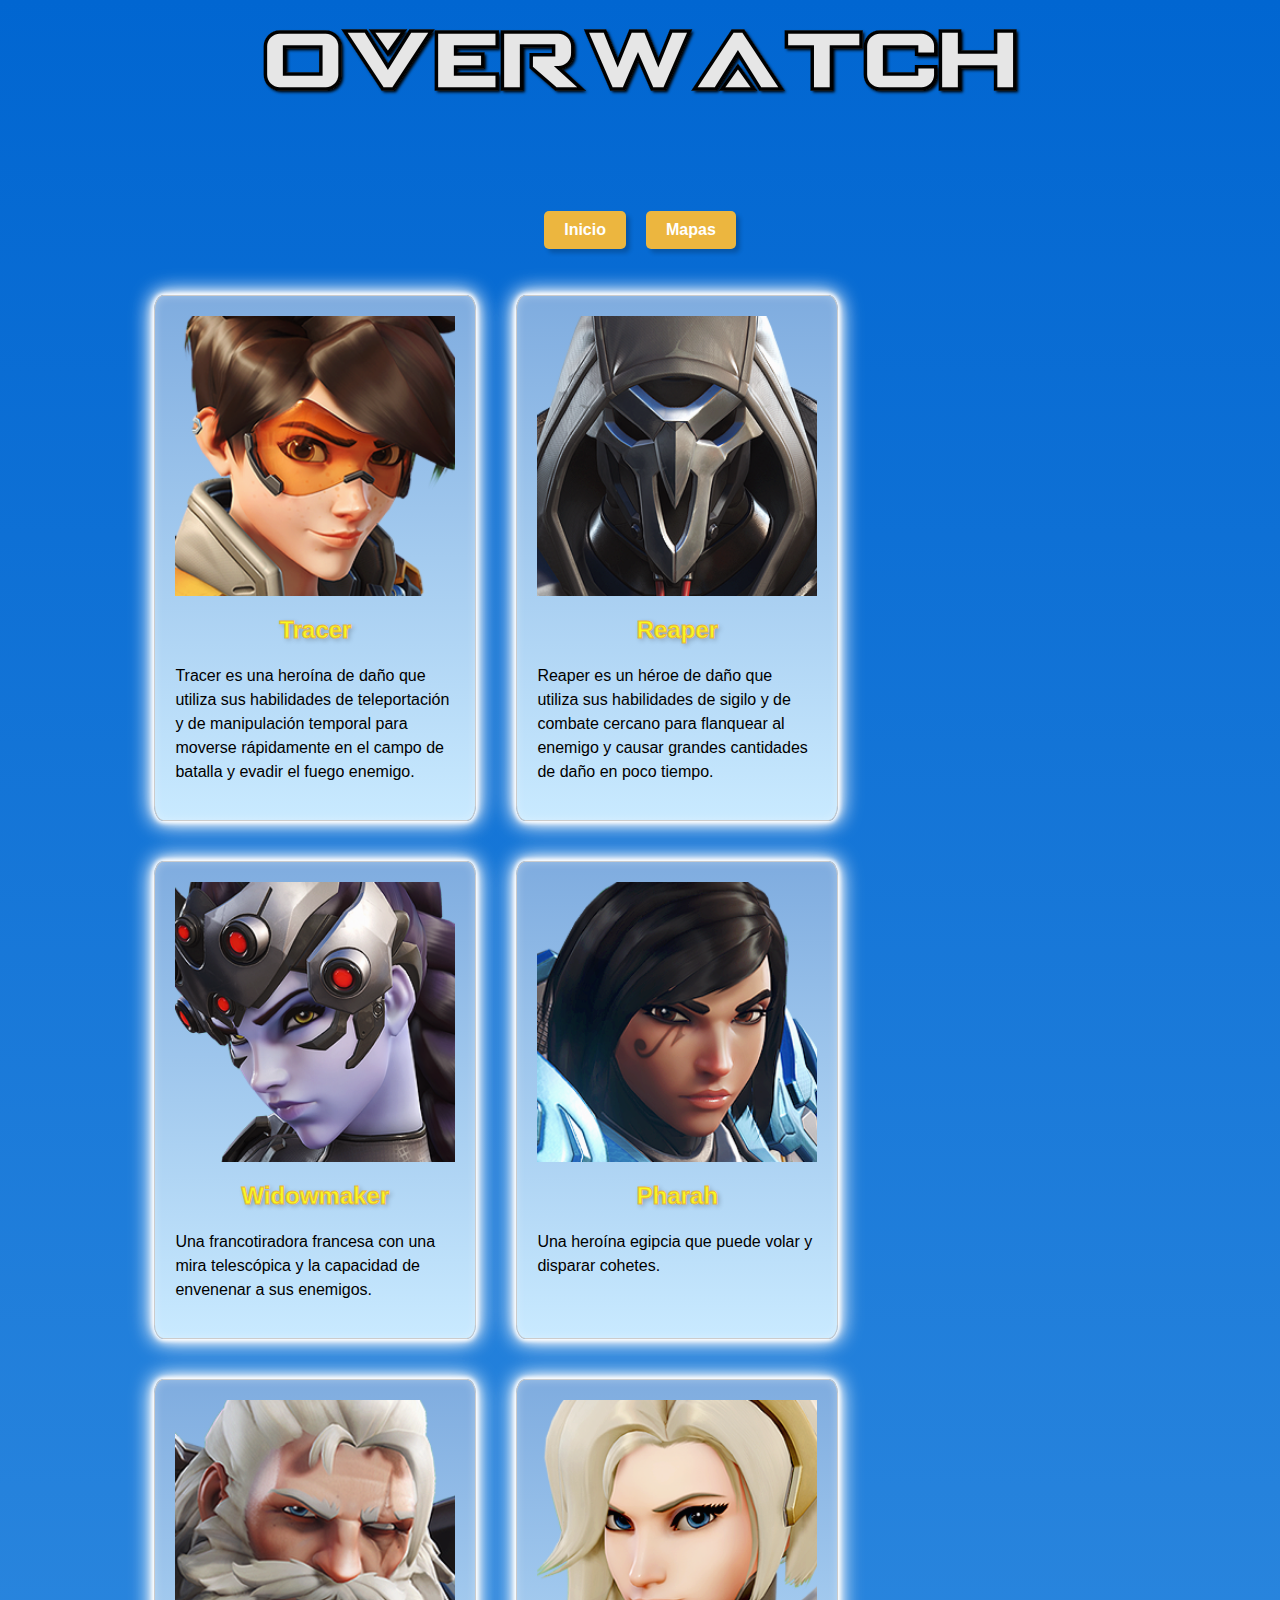
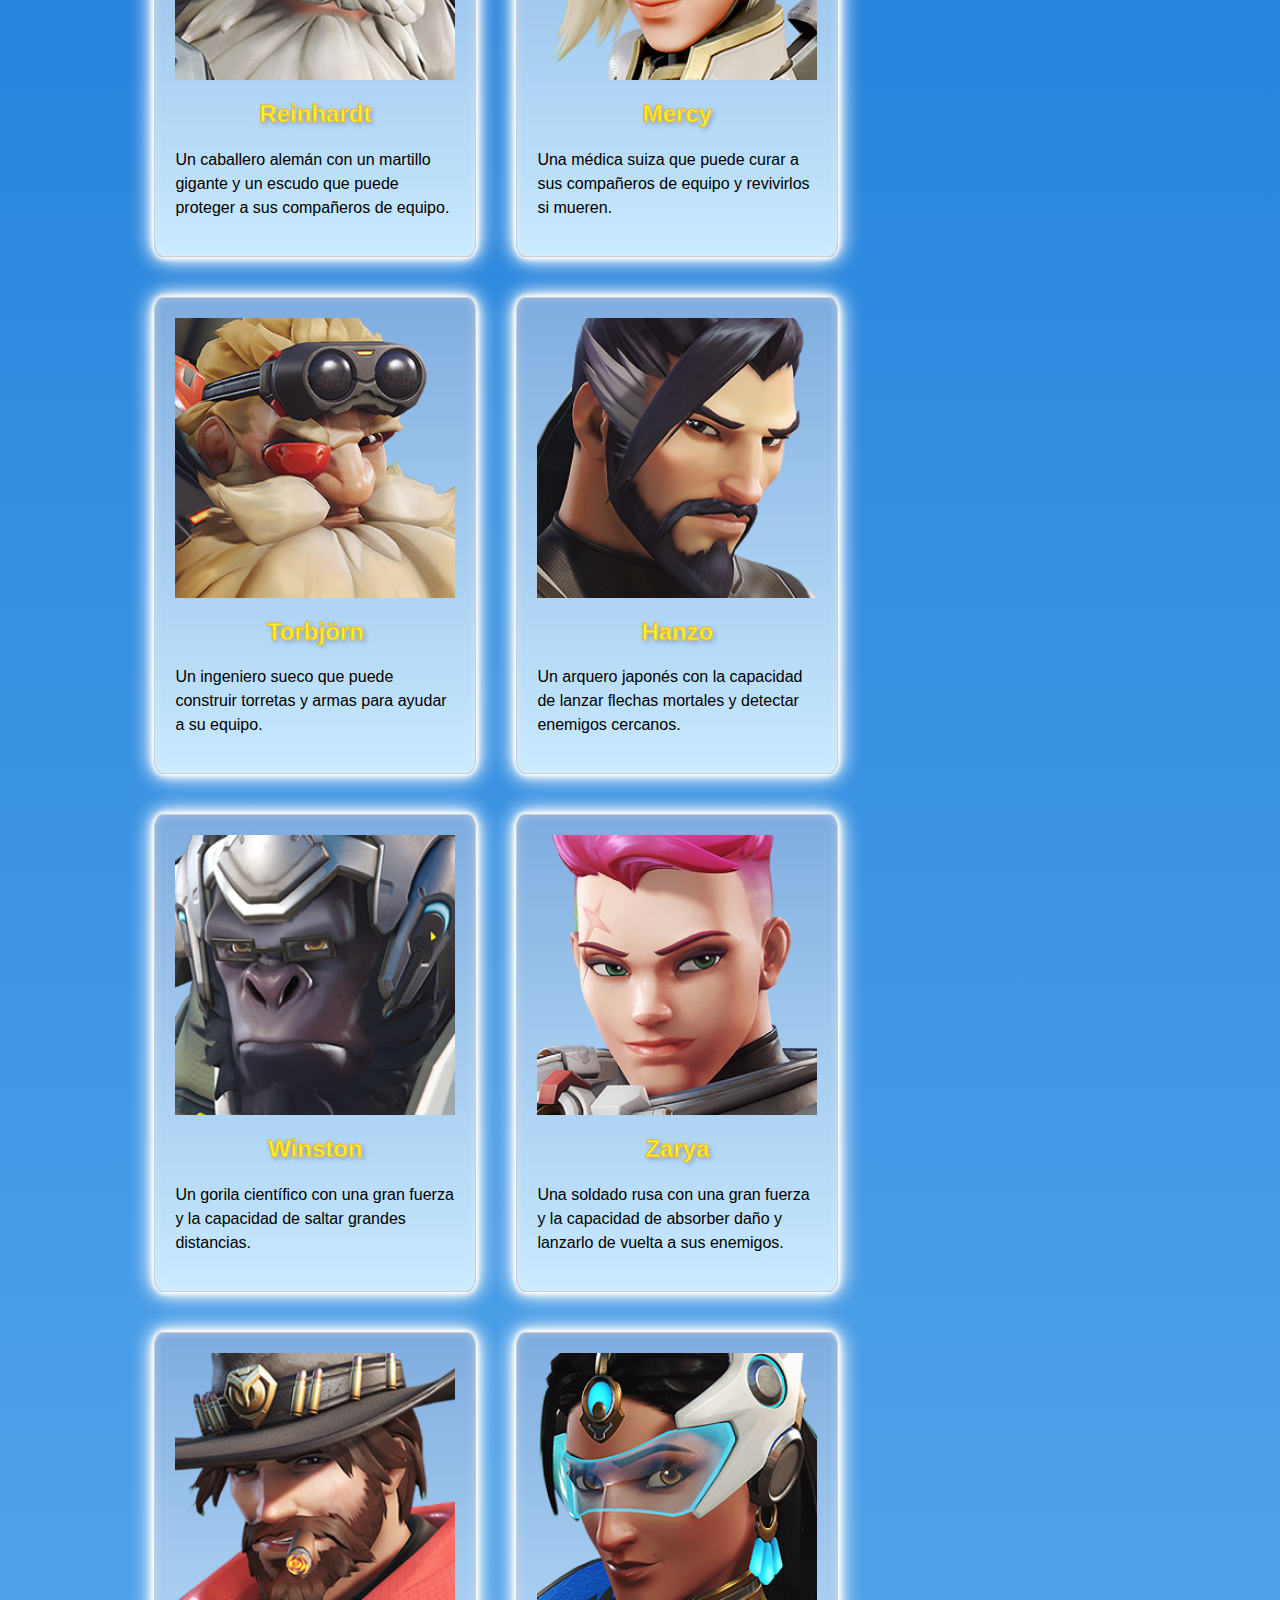
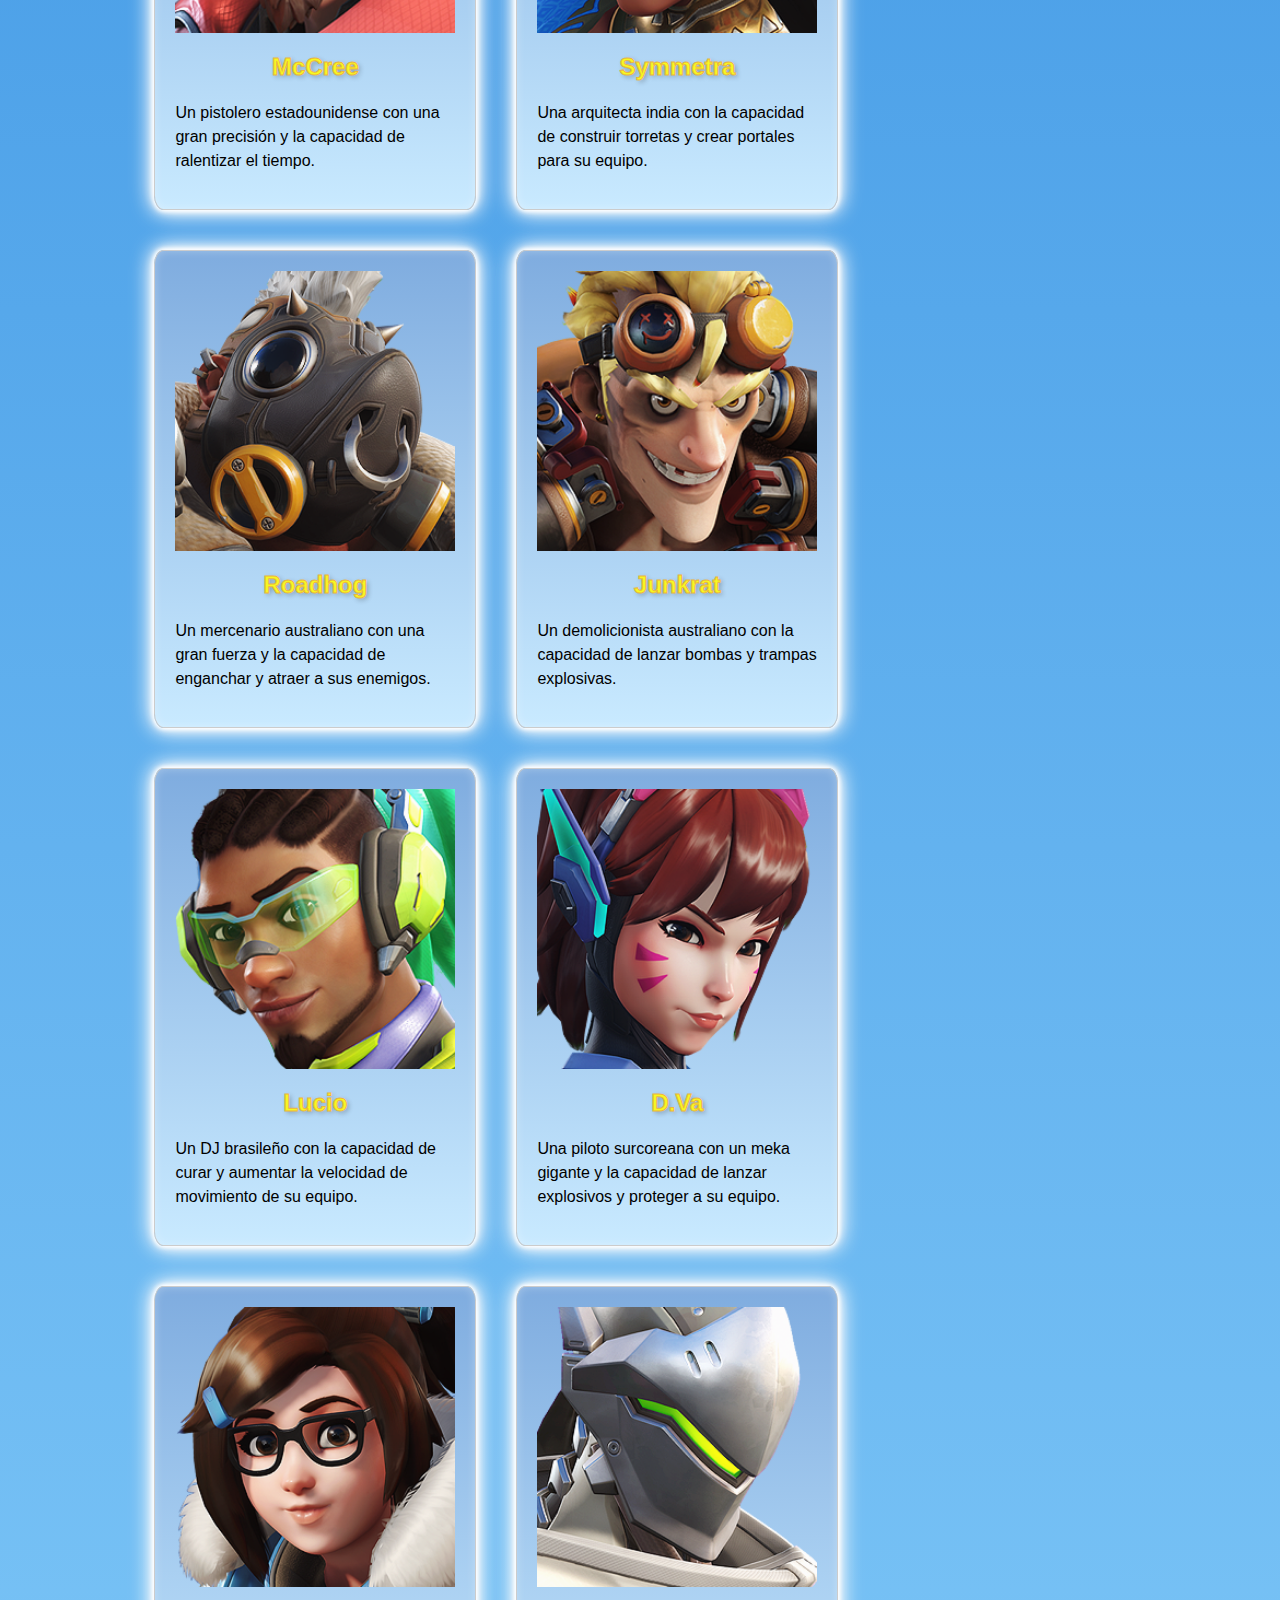
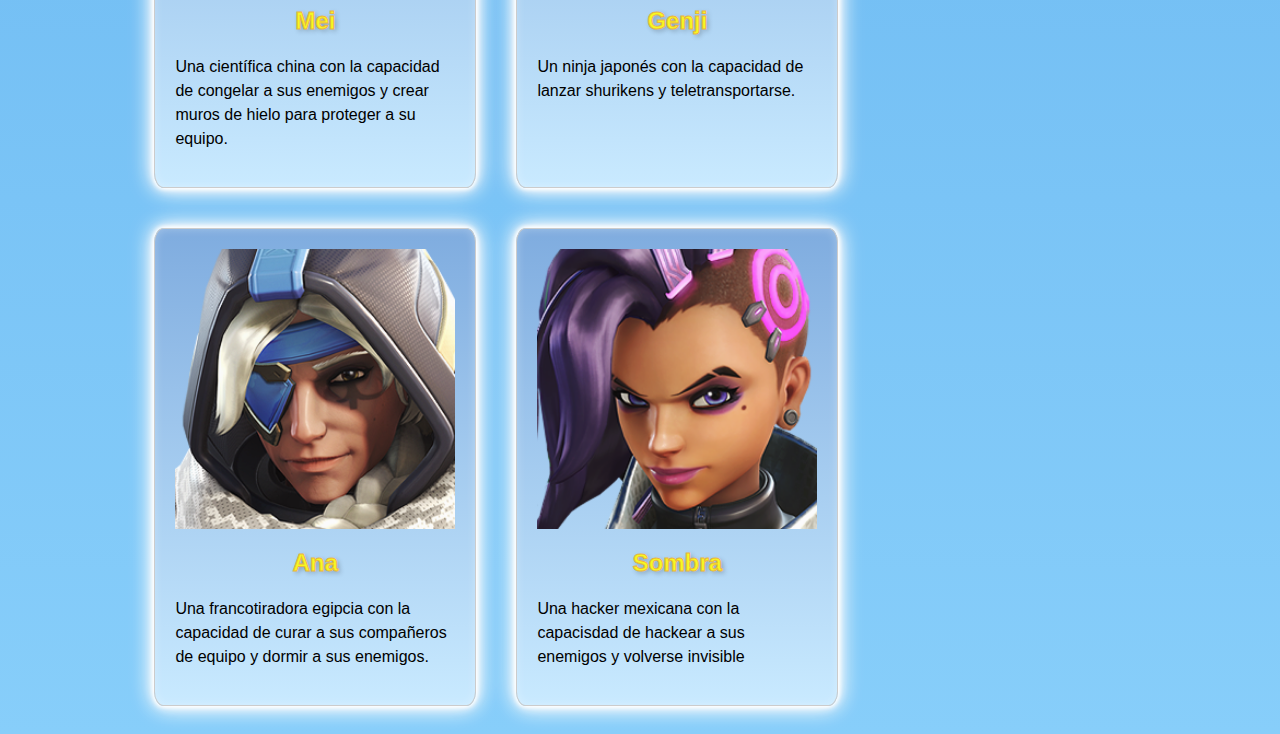
==== mapas.html @ c7b89d18 "prueba cambios Ivan" ====
<html>
  <head>
    <title>Personajes de Overwatch</title>
    <link rel="stylesheet" href="personajes.css">
  </head>
  <body>
    <div class="titulo">
      <h1>Overwatch</h1>
    </div>
    <div class="botones">
      <button><a href="index.html" style="text-decoration:none;"><span>Inicio</span></a></button>
      <button><a href="mapas.html" style="text-decoration:none;"><span>Mapas</span></a></button>
  </div>
    <div class="personajes">
      <div class="personaje">
        <img src="imagenes/TRACERR.png" alt="Tracer">
        <h2>Tracer</h2>
        <p>Tracer es una heroína de daño que utiliza sus habilidades de teleportación y de manipulación temporal para moverse rápidamente en el campo de batalla y evadir el fuego enemigo.</p>
      </div>
      <div class="personaje">
        <img src="imagenes/REAPER.png" alt="Reaper">
        <h2>Reaper</h2>
        <p>Reaper es un héroe de daño que utiliza sus habilidades de sigilo y de combate cercano para flanquear al enemigo y causar grandes cantidades de daño en poco tiempo.</p>
      </div>
      <div class="personaje">
        <img src="imagenes/WIDOWMAKER.png" alt="Widowmaker">
        <h2>Widowmaker</h2>
        <p> Una francotiradora francesa con una mira telescópica y la capacidad de envenenar a sus enemigos.</p>
      </div>
      <div class="personaje">
        <img src="imagenes/PHARAH.png" alt="Pharah">
        <h2>Pharah</h2>
        <p>Una heroína egipcia que puede volar y disparar cohetes.</p>
      </div>
      <div class="personaje">
        <img src="imagenes/REINHART.png" alt="Reinhardt">
        <h2>Reinhardt</h2>
        <p>Un caballero alemán con un martillo gigante y un escudo que puede proteger a sus compañeros de equipo.</p>
      </div>
      <div class="personaje">
        <img src="imagenes/MERCY.png" alt="Mercy">
        <h2>Mercy</h2>
        <p>Una médica suiza que puede curar a sus compañeros de equipo y revivirlos si mueren.</p>
      </div>
      <div class="personaje">
        <img src="imagenes/TOBJORN.png" alt="Torbjörn">
        <h2>Torbjörn</h2>
        <p>Un ingeniero sueco que puede construir torretas y armas para ayudar a su equipo.</p>
      </div>
      <div class="personaje">
        <img src="imagenes/HANZO.png" alt="Hanzo">
        <h2>Hanzo</h2>
        <p>Un arquero japonés con la capacidad de lanzar flechas mortales y detectar enemigos cercanos.</p>
      </div>
      <div class="personaje">
        <img src="imagenes/WINSTON.png" alt="Winston">
        <h2>Winston</h2>
        <p>Un gorila científico con una gran fuerza y la capacidad de saltar grandes distancias.</p>
      </div>
      <div class="personaje">
        <img src="imagenes/ZARYA.png" alt="Zarya">
        <h2>Zarya</h2>
        <p>Una soldado rusa con una gran fuerza y la capacidad de absorber daño y lanzarlo de vuelta a sus enemigos.</p>
      </div>
      <div class="personaje">
        <img src="imagenes/MCCREE.png" alt="McCree">
        <h2>McCree</h2>
        <p>Un pistolero estadounidense con una gran precisión y la capacidad de ralentizar el tiempo.</p>
      </div>
      <div class="personaje">
        <img src="imagenes/SYMMETRA.png" alt="Symmetra">
        <h2>Symmetra</h2>
        <p> Una arquitecta india con la capacidad de construir torretas y crear portales para su equipo.</p>
      </div>
      <div class="personaje">
        <img src="imagenes/RODHOG.png" alt="Roadhog">
        <h2>Roadhog</h2>
        <p> Un mercenario australiano con una gran fuerza y la capacidad de enganchar y atraer a sus enemigos.</p>
      </div>
      <div class="personaje">
        <img src="imagenes/JUNKRAT.png" alt="Junkrat">
        <h2>Junkrat</h2>
        <p>Un demolicionista australiano con la capacidad de lanzar bombas y trampas explosivas.</p>
      </div>
      <div class="personaje">
        <img src="imagenes/LUCIO.png" alt="Lucio">
        <h2>Lucio</h2>
        <p>Un DJ brasileño con la capacidad de curar y aumentar la velocidad de movimiento de su equipo.</p>
      </div>
      <div class="personaje">
        <img src="imagenes/DVA.png" alt="D.Va">
        <h2>D.Va</h2>
        <p>Una piloto surcoreana con un meka gigante y la capacidad de lanzar explosivos y proteger a su equipo.</p>
      </div>
      <div class="personaje">
        <img src="imagenes/MEI.png" alt="Mei">
        <h2>Mei</h2>
        <p>Una científica china con la capacidad de congelar a sus enemigos y crear muros de hielo para proteger a su equipo.</p>
      </div>
      <div class="personaje">
        <img src="imagenes/GENJI.png" alt="Genji">
        <h2>Genji</h2>
        <p>Un ninja japonés con la capacidad de lanzar shurikens y teletransportarse.</p>
      </div>
      <div class="personaje">
        <img src="imagenes/ANA.png" alt="Ana">
        <h2>Ana</h2>
        <p>Una francotiradora egipcia con la capacidad de curar a sus compañeros de equipo y dormir a sus enemigos.</p>
      </div>
      <div class="personaje">
        <img src="imagenes/SOMBRA.png" alt="Sombra">
        <h2>Sombra</h2>
        <p>Una hacker mexicana con la capacisdad de hackear a sus enemigos y volverse invisible</p>
      </div>
    </div>
  </body>
</html>
---- personajes.css ----
@font-face {
  font-family: "OVERWATCH";
  src: url("FUENTES/OVERWATCH/OVERWATCH.ttf") format("truetype");
}
.titulo{
  height: 20%;
  text-align: center;
  font-family: "OVERWATCH", sans-serif;
  font-size: 40px;
  text-shadow: 2px 2px 3px black;
  color: rgb(230, 230, 230);
  -webkit-text-stroke: 1px rgb(0, 0, 0);
}
h1:hover {
  color: rgb(236, 182, 63);
  transition: color 0.5s ease-in-out;
}
.personajes {
    width: 80%;
    display: flex;
    flex-wrap: wrap;
    margin: auto;
  }
  
  .personaje {
    width: 280px;
    margin: 20px;
    border: 1px solid #ccc;
    padding: 20px;
    box-shadow: 20px solid black;
    box-shadow:
    0 0 5px #fff,
    0 0 5px #fff, 
    0 0 10px #fff, 
    0 0 20px rgb(255, 255, 255), 
    0 0 25px rgb(248, 248, 248), 
    inset 0 0 10px rgba(255,255,255,0.3); 
    font-family: Arial, Helvetica, sans-serif;
    display: inline-block;
    background: linear-gradient(to bottom, #7facdf, #c9eaff);
    border-radius: 3%;
    color: black;
  }
  
  .personaje img {
    width: 100%;
    height: auto;
  }
  
  .personaje h2 {
    margin-top: 20px;
    font-size: 24px;
  }
  
  .personaje p {
    margin-top: 10px;
    font-size: 16px;
    line-height: 1.5;
  }
  h2{
    text-align: center;
    color: rgb(246, 250, 31);
    text-shadow: 2px 2px 5px rgba(0, 0, 0, 0.3);
    -webkit-text-stroke: 1px rgb(236, 182, 63);
  }
  p{
    text-justify: auto;
  }
  .botones{
    display: flex;
    justify-content: center;
    align-items: center;
    height: 90px;
}
button {
  font-family: Arial, Helvetica, sans-serif;
  display: inline-block;
  background-color: rgb(236, 182, 63);
  color: white;
  border: none;
  padding: 10px 20px;
  font-size: 16px;
  font-weight: bold;
  text-align: center;
  text-decoration: none;
  margin: 10px;
  border-radius: 5px;
  box-shadow: 4px 4px 4px 0px rgba(0, 0, 0, 0.2);
}
a{
  color: white;
}
html{
  background: linear-gradient(to bottom, #0166d1, #87cefa)
}

.personaje {
  overflow: hidden;
  transition: transform 0.3s ease-in-out;
}

.personaje:hover {
  transform: scale(1.2);
}
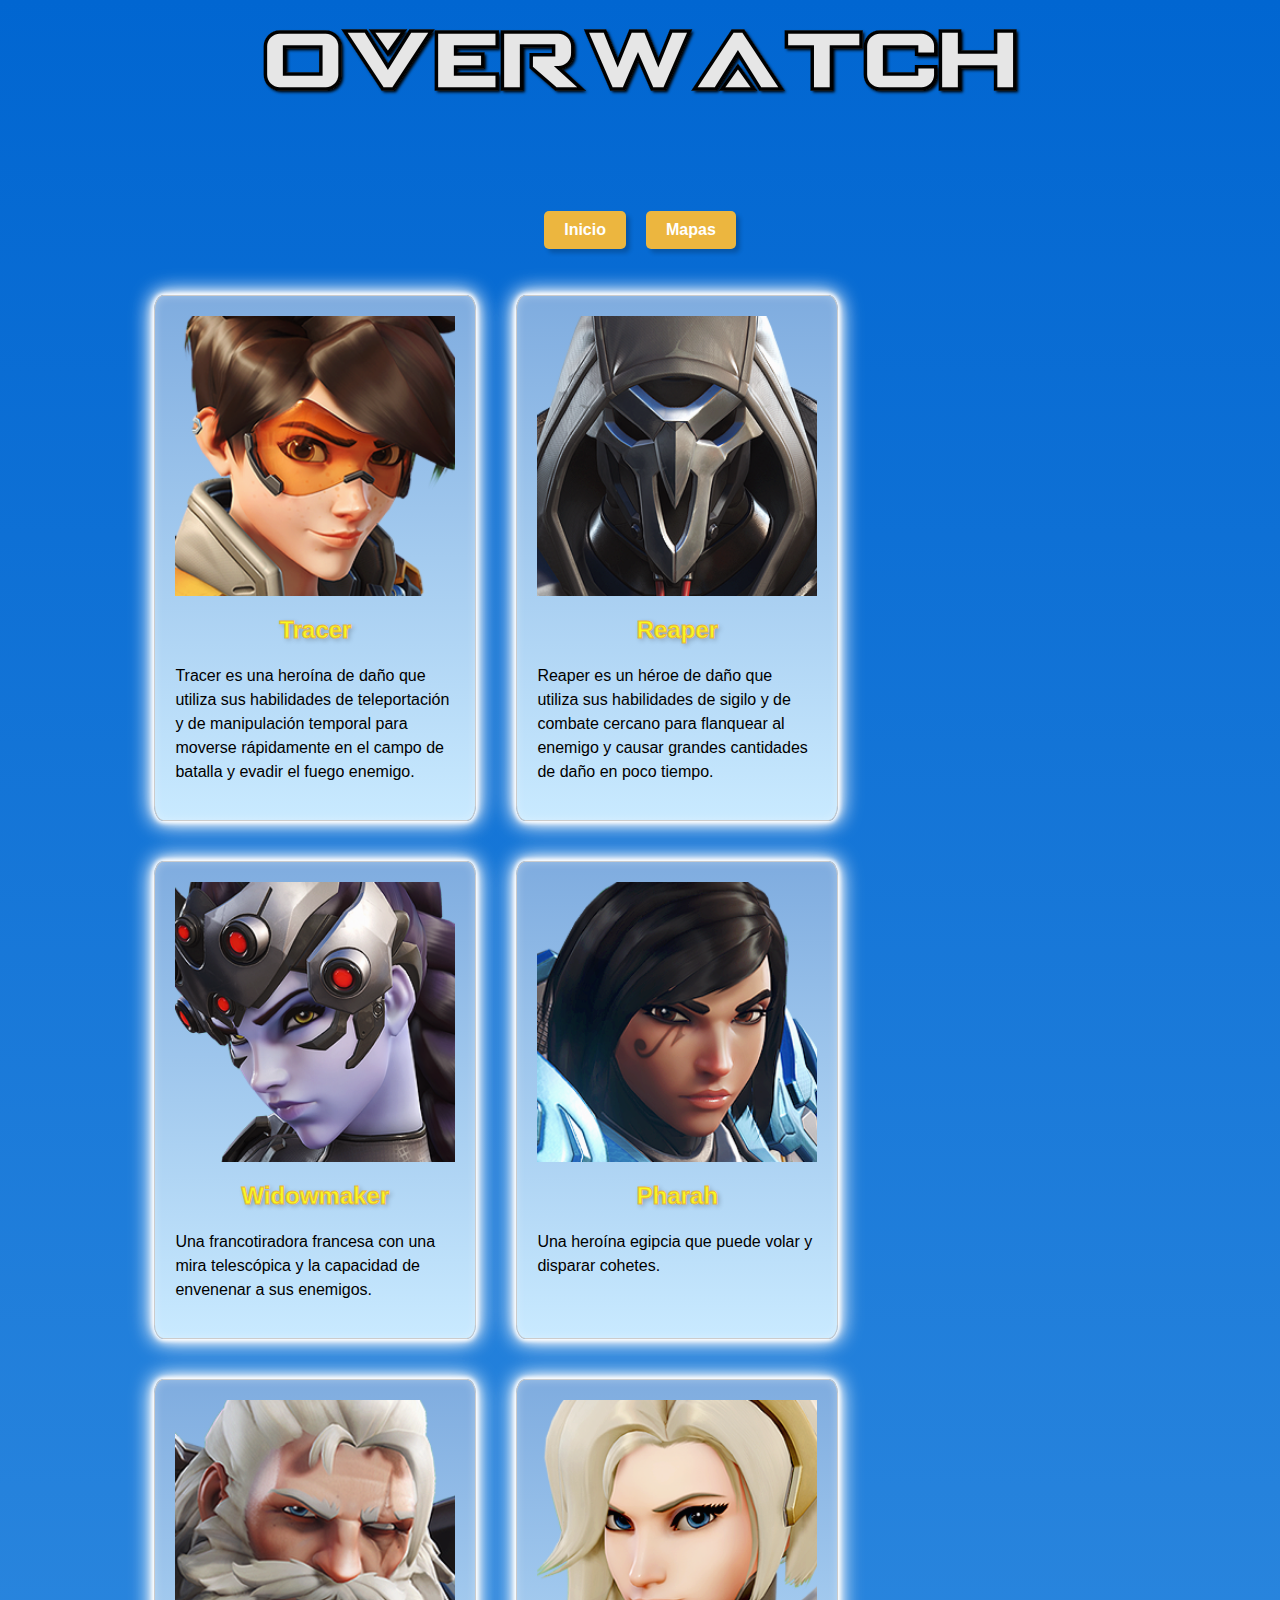
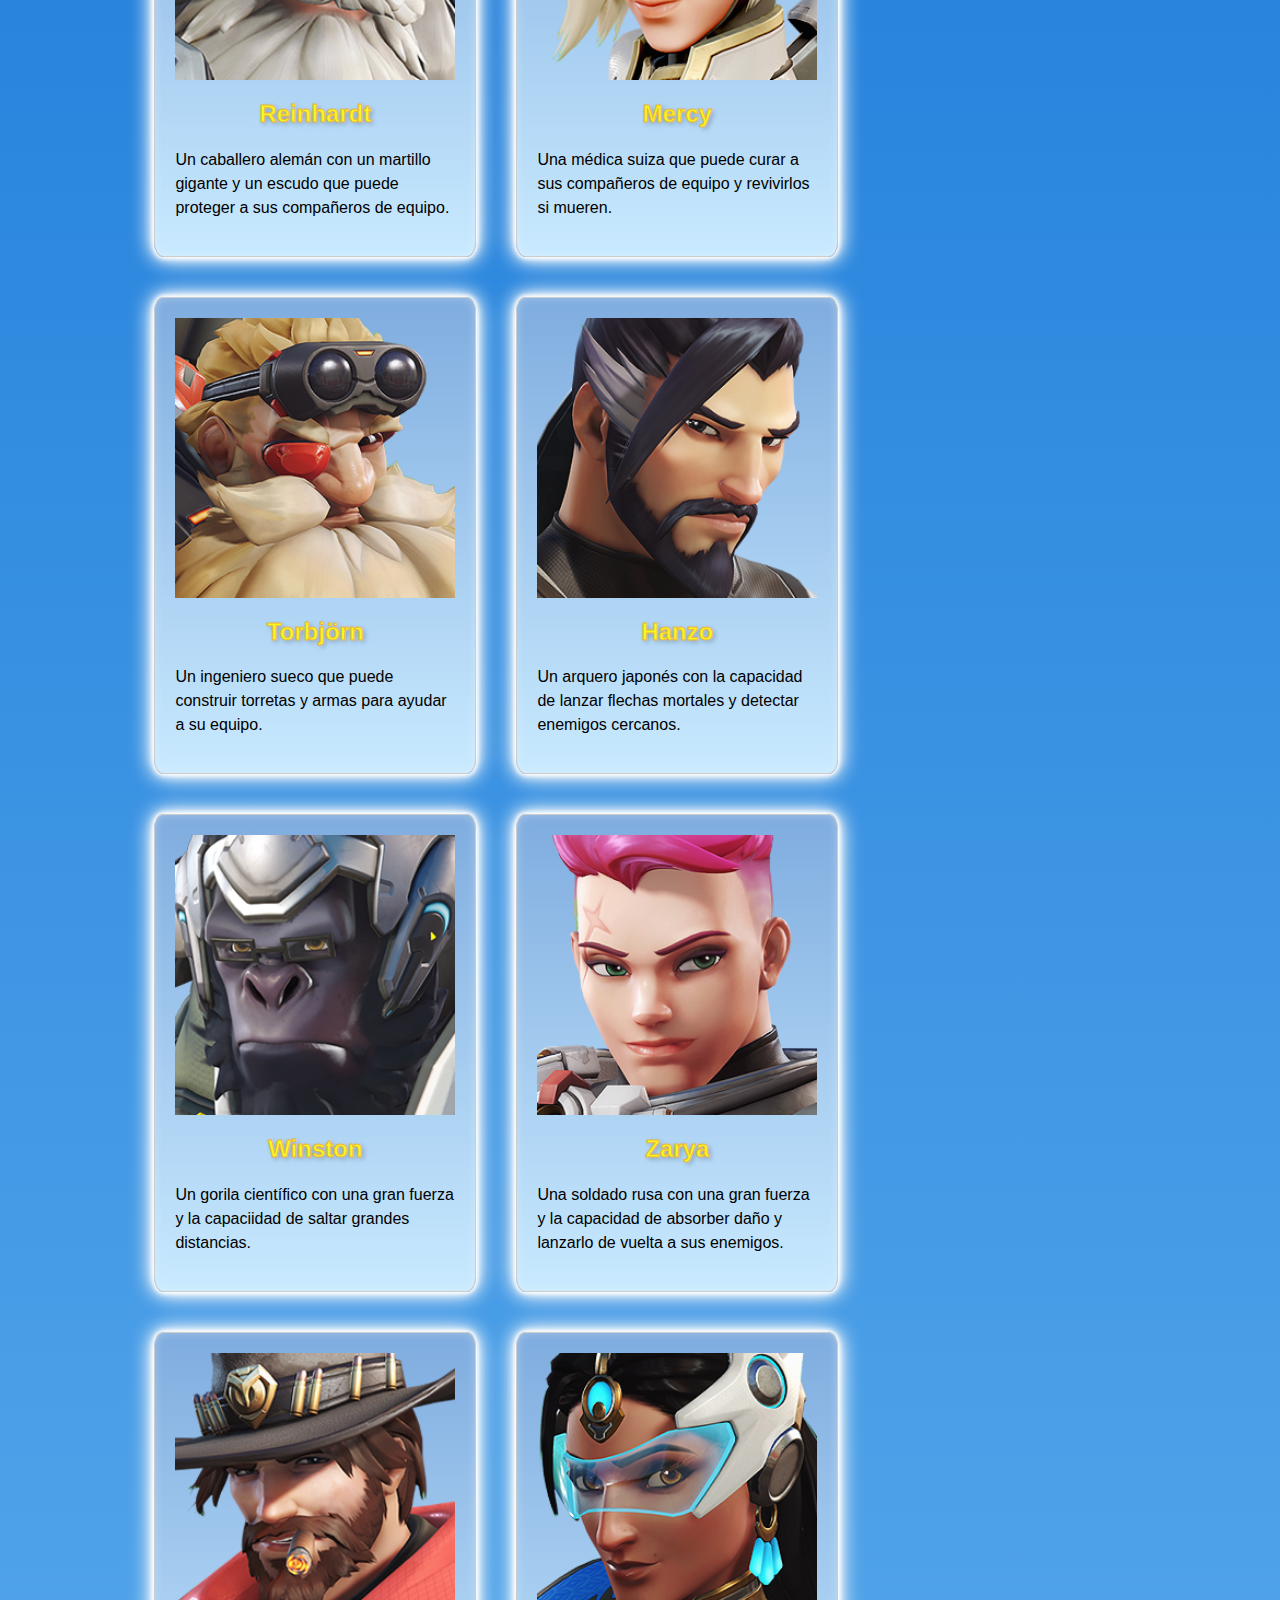
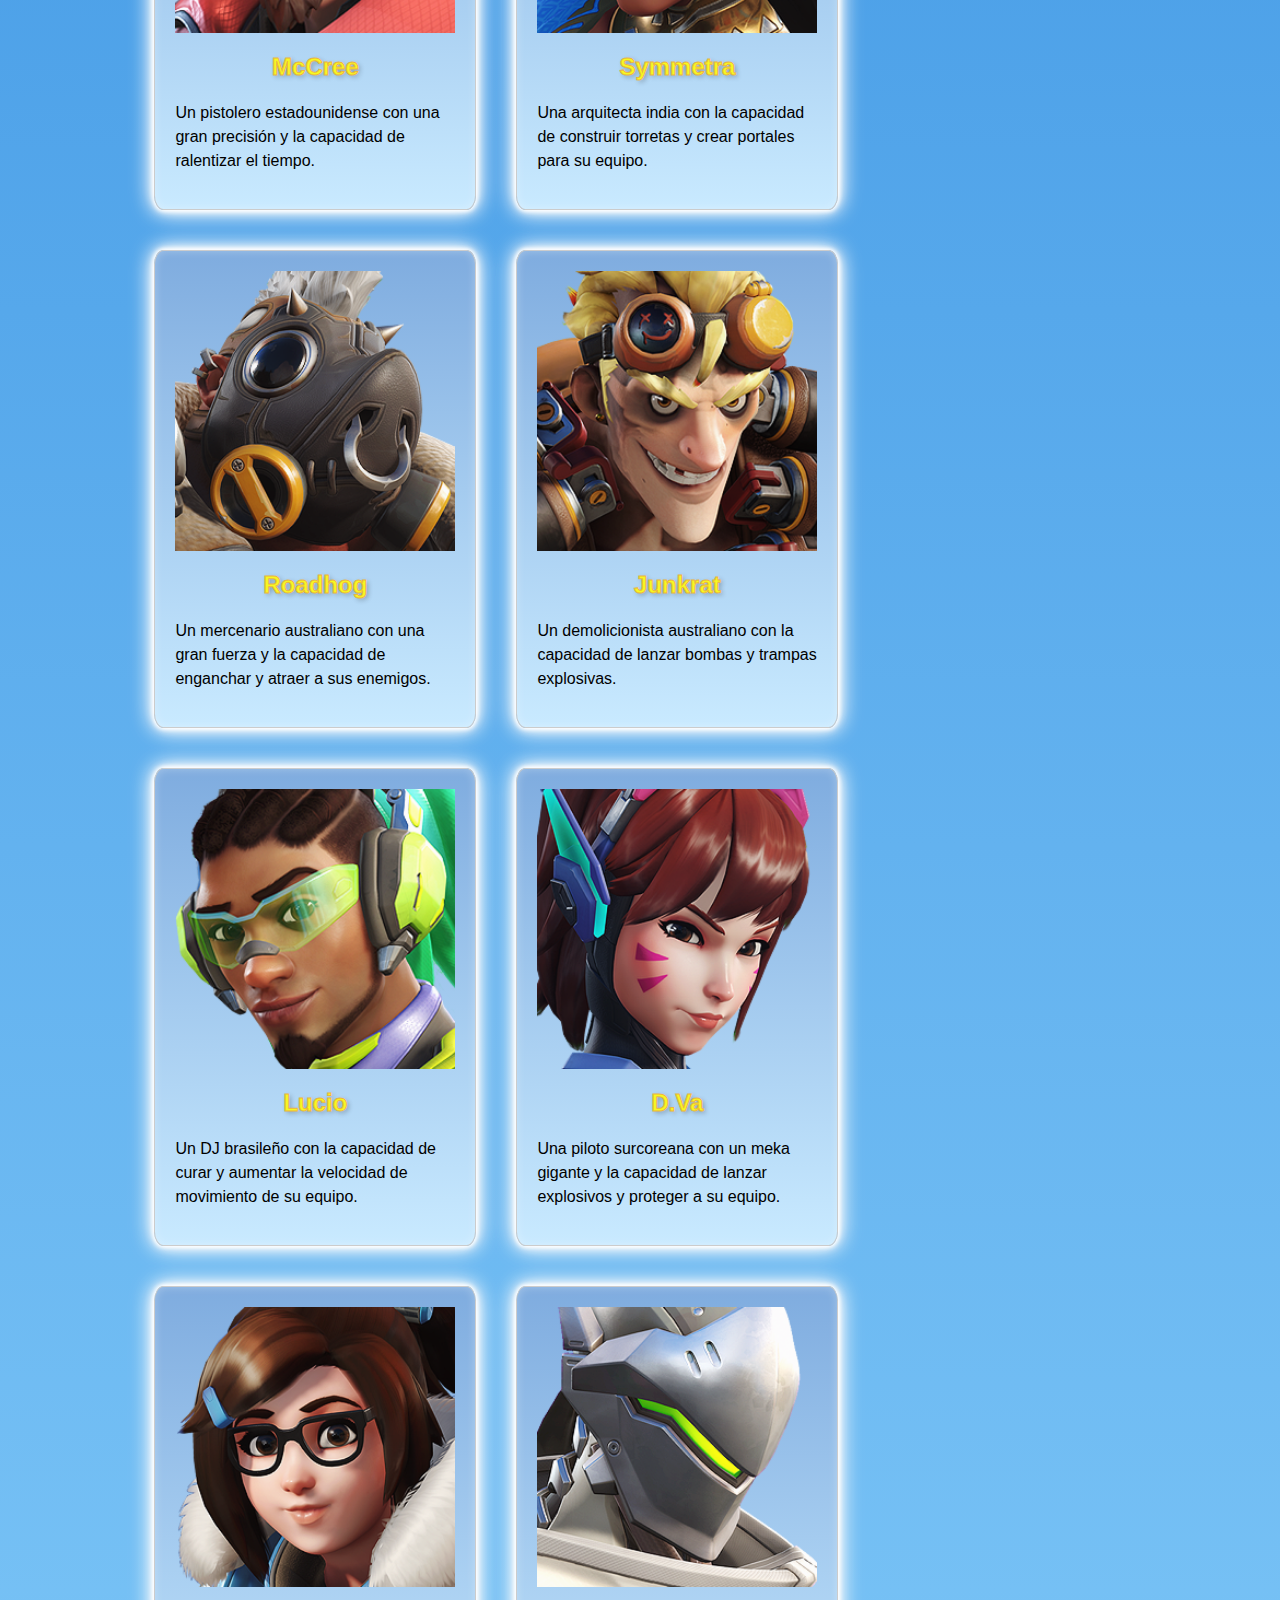
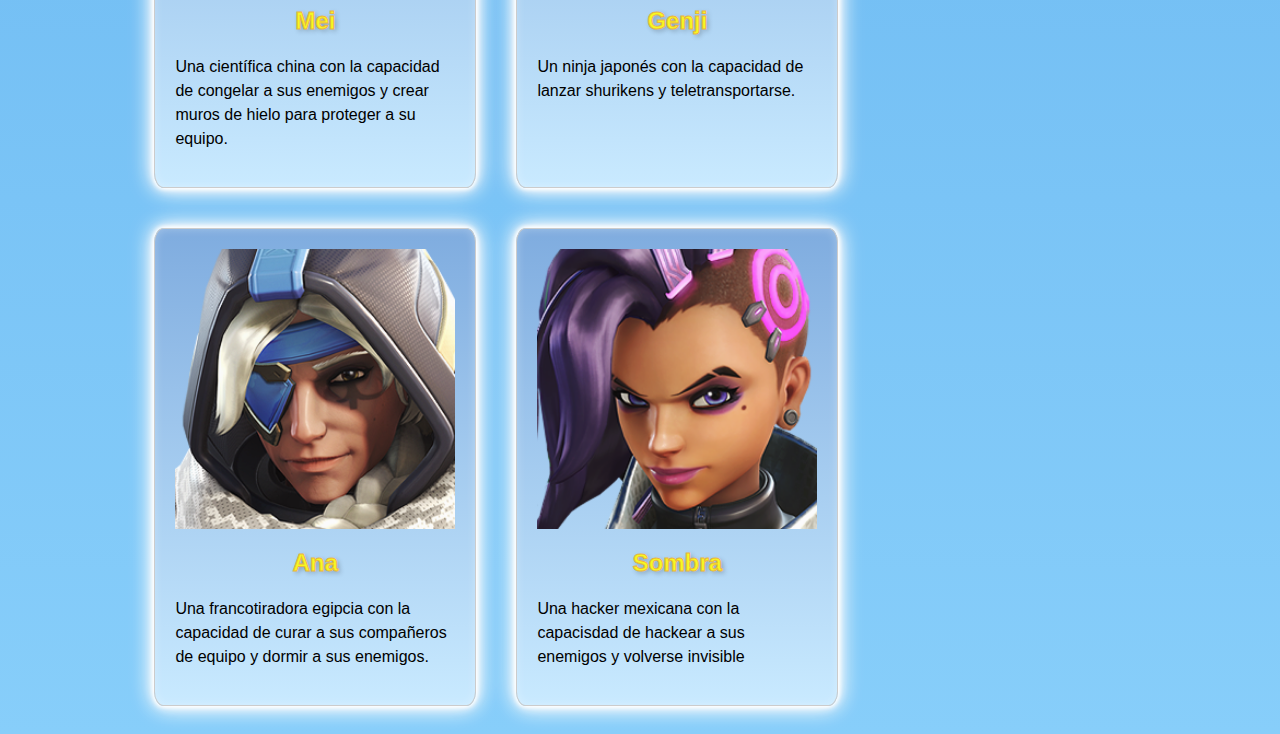
==== commit 353f4efb: "cambios 2 ivan" ====
--- a/mapas.html
+++ b/mapas.html
@@ -55,7 +55,7 @@
       <div class="personaje">
         <img src="imagenes/WINSTON.png" alt="Winston">
         <h2>Winston</h2>
-        <p>Un gorila científico con una gran fuerza y la capacidad de saltar grandes distancias.</p>
+        <p>Un gorila científico con una gran fuerza y la capaciidad de saltar grandes distancias.</p>
       </div>
       <div class="personaje">
         <img src="imagenes/ZARYA.png" alt="Zarya">
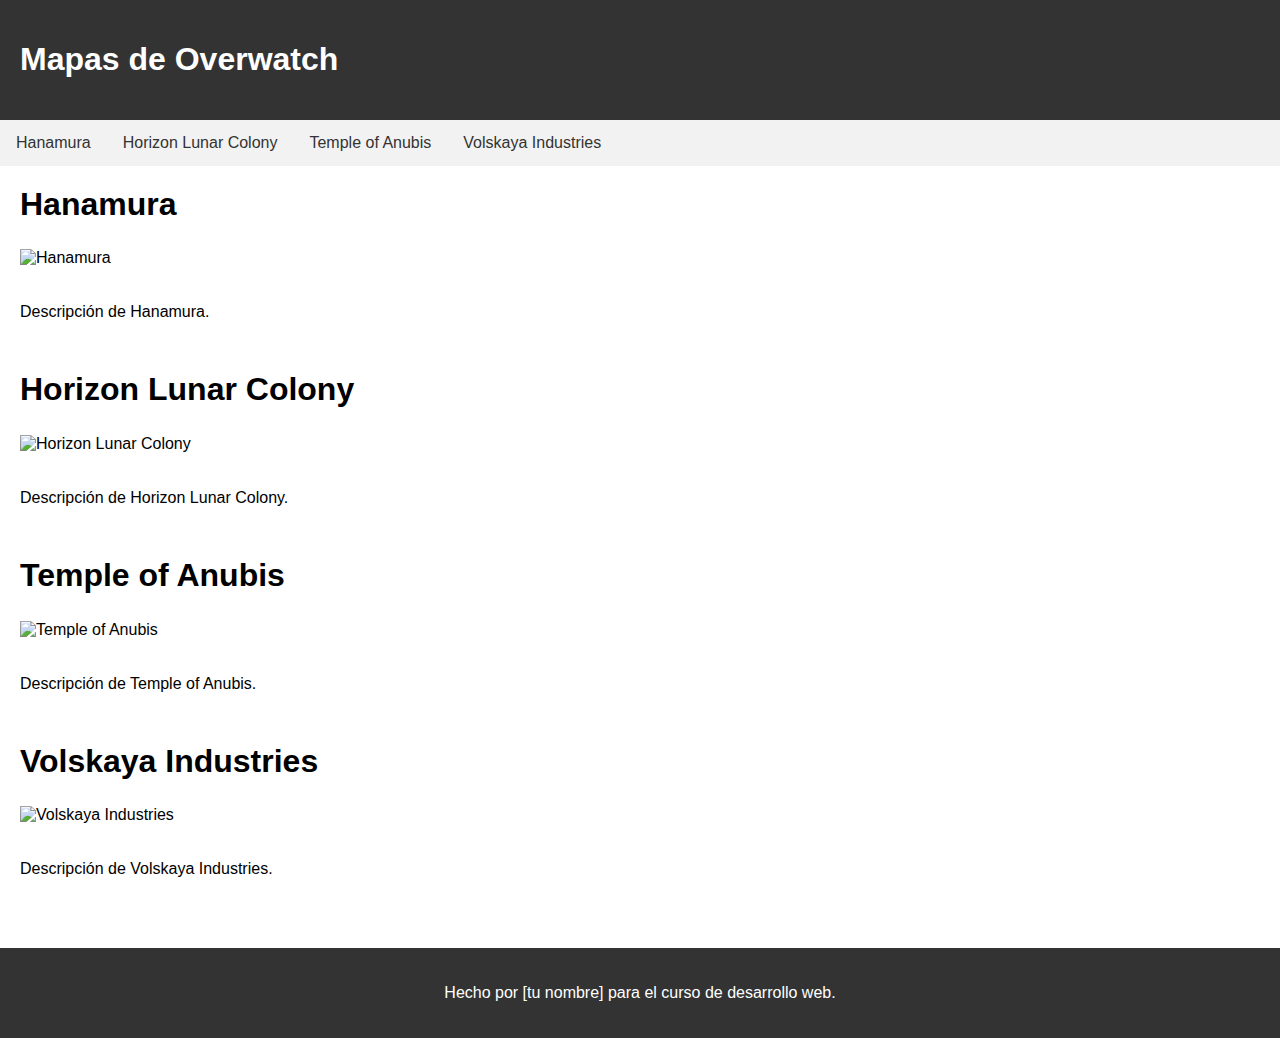
==== commit b7ea2497: "Inicio mapas" ====
--- a/mapas.html
+++ b/mapas.html
@@ -1,117 +1,45 @@
+<!DOCTYPE html>
 <html>
   <head>
-    <title>Personajes de Overwatch</title>
-    <link rel="stylesheet" href="personajes.css">
+    <title>Mapas de Overwatch</title>
+    <link rel="stylesheet" href="mapas.css">
   </head>
   <body>
-    <div class="titulo">
-      <h1>Overwatch</h1>
-    </div>
-    <div class="botones">
-      <button><a href="index.html" style="text-decoration:none;"><span>Inicio</span></a></button>
-      <button><a href="mapas.html" style="text-decoration:none;"><span>Mapas</span></a></button>
-  </div>
-    <div class="personajes">
-      <div class="personaje">
-        <img src="imagenes/TRACERR.png" alt="Tracer">
-        <h2>Tracer</h2>
-        <p>Tracer es una heroína de daño que utiliza sus habilidades de teleportación y de manipulación temporal para moverse rápidamente en el campo de batalla y evadir el fuego enemigo.</p>
-      </div>
-      <div class="personaje">
-        <img src="imagenes/REAPER.png" alt="Reaper">
-        <h2>Reaper</h2>
-        <p>Reaper es un héroe de daño que utiliza sus habilidades de sigilo y de combate cercano para flanquear al enemigo y causar grandes cantidades de daño en poco tiempo.</p>
-      </div>
-      <div class="personaje">
-        <img src="imagenes/WIDOWMAKER.png" alt="Widowmaker">
-        <h2>Widowmaker</h2>
-        <p> Una francotiradora francesa con una mira telescópica y la capacidad de envenenar a sus enemigos.</p>
-      </div>
-      <div class="personaje">
-        <img src="imagenes/PHARAH.png" alt="Pharah">
-        <h2>Pharah</h2>
-        <p>Una heroína egipcia que puede volar y disparar cohetes.</p>
-      </div>
-      <div class="personaje">
-        <img src="imagenes/REINHART.png" alt="Reinhardt">
-        <h2>Reinhardt</h2>
-        <p>Un caballero alemán con un martillo gigante y un escudo que puede proteger a sus compañeros de equipo.</p>
-      </div>
-      <div class="personaje">
-        <img src="imagenes/MERCY.png" alt="Mercy">
-        <h2>Mercy</h2>
-        <p>Una médica suiza que puede curar a sus compañeros de equipo y revivirlos si mueren.</p>
-      </div>
-      <div class="personaje">
-        <img src="imagenes/TOBJORN.png" alt="Torbjörn">
-        <h2>Torbjörn</h2>
-        <p>Un ingeniero sueco que puede construir torretas y armas para ayudar a su equipo.</p>
-      </div>
-      <div class="personaje">
-        <img src="imagenes/HANZO.png" alt="Hanzo">
-        <h2>Hanzo</h2>
-        <p>Un arquero japonés con la capacidad de lanzar flechas mortales y detectar enemigos cercanos.</p>
-      </div>
-      <div class="personaje">
-        <img src="imagenes/WINSTON.png" alt="Winston">
-        <h2>Winston</h2>
-        <p>Un gorila científico con una gran fuerza y la capaciidad de saltar grandes distancias.</p>
-      </div>
-      <div class="personaje">
-        <img src="imagenes/ZARYA.png" alt="Zarya">
-        <h2>Zarya</h2>
-        <p>Una soldado rusa con una gran fuerza y la capacidad de absorber daño y lanzarlo de vuelta a sus enemigos.</p>
-      </div>
-      <div class="personaje">
-        <img src="imagenes/MCCREE.png" alt="McCree">
-        <h2>McCree</h2>
-        <p>Un pistolero estadounidense con una gran precisión y la capacidad de ralentizar el tiempo.</p>
-      </div>
-      <div class="personaje">
-        <img src="imagenes/SYMMETRA.png" alt="Symmetra">
-        <h2>Symmetra</h2>
-        <p> Una arquitecta india con la capacidad de construir torretas y crear portales para su equipo.</p>
-      </div>
-      <div class="personaje">
-        <img src="imagenes/RODHOG.png" alt="Roadhog">
-        <h2>Roadhog</h2>
-        <p> Un mercenario australiano con una gran fuerza y la capacidad de enganchar y atraer a sus enemigos.</p>
-      </div>
-      <div class="personaje">
-        <img src="imagenes/JUNKRAT.png" alt="Junkrat">
-        <h2>Junkrat</h2>
-        <p>Un demolicionista australiano con la capacidad de lanzar bombas y trampas explosivas.</p>
-      </div>
-      <div class="personaje">
-        <img src="imagenes/LUCIO.png" alt="Lucio">
-        <h2>Lucio</h2>
-        <p>Un DJ brasileño con la capacidad de curar y aumentar la velocidad de movimiento de su equipo.</p>
-      </div>
-      <div class="personaje">
-        <img src="imagenes/DVA.png" alt="D.Va">
-        <h2>D.Va</h2>
-        <p>Una piloto surcoreana con un meka gigante y la capacidad de lanzar explosivos y proteger a su equipo.</p>
-      </div>
-      <div class="personaje">
-        <img src="imagenes/MEI.png" alt="Mei">
-        <h2>Mei</h2>
-        <p>Una científica china con la capacidad de congelar a sus enemigos y crear muros de hielo para proteger a su equipo.</p>
-      </div>
-      <div class="personaje">
-        <img src="imagenes/GENJI.png" alt="Genji">
-        <h2>Genji</h2>
-        <p>Un ninja japonés con la capacidad de lanzar shurikens y teletransportarse.</p>
-      </div>
-      <div class="personaje">
-        <img src="imagenes/ANA.png" alt="Ana">
-        <h2>Ana</h2>
-        <p>Una francotiradora egipcia con la capacidad de curar a sus compañeros de equipo y dormir a sus enemigos.</p>
-      </div>
-      <div class="personaje">
-        <img src="imagenes/SOMBRA.png" alt="Sombra">
-        <h2>Sombra</h2>
-        <p>Una hacker mexicana con la capacisdad de hackear a sus enemigos y volverse invisible</p>
-      </div>
-    </div>
+    <header>
+      <h1>Mapas de Overwatch</h1>
+    </header>
+    <nav>
+      <ul>
+        <li><a href="#hanamura">Hanamura</a></li>
+        <li><a href="#horizon-lunar-colony">Horizon Lunar Colony</a></li>
+        <li><a href="#temple-of-anubis">Temple of Anubis</a></li>
+        <li><a href="#volskaya-industries">Volskaya Industries</a></li>
+      </ul>
+    </nav>
+    <main>
+      <section id="hanamura">
+        <h2>Hanamura</h2>
+        <img src="hanamura.jpg" alt="Hanamura">
+        <p>Descripción de Hanamura.</p>
+      </section>
+      <section id="horizon-lunar-colony">
+        <h2>Horizon Lunar Colony</h2>
+        <img src="horizon-lunar-colony.jpg" alt="Horizon Lunar Colony">
+        <p>Descripción de Horizon Lunar Colony.</p>
+      </section>
+      <section id="temple-of-anubis">
+        <h2>Temple of Anubis</h2>
+        <img src="temple-of-anubis.jpg" alt="Temple of Anubis">
+        <p>Descripción de Temple of Anubis.</p>
+      </section>
+      <section id="volskaya-industries">
+        <h2>Volskaya Industries</h2>
+        <img src="volskaya-industries.jpg" alt="Volskaya Industries">
+        <p>Descripción de Volskaya Industries.</p>
+      </section>
+    </main>
+    <footer>
+      <p>Hecho por [tu nombre] para el curso de desarrollo web.</p>
+    </footer>
   </body>
 </html>--- a/mapas.css
+++ b/mapas.css
@@ -0,0 +1,60 @@
+body {
+    font-family: Arial, sans-serif;
+    margin: 0;
+  }
+  
+  header {
+    background-color: #333;
+    color: #fff;
+    padding: 20px;
+  }
+  
+  nav ul {
+    list-style-type: none;
+    margin: 0;
+    padding: 0;
+    overflow: hidden;
+    background-color: #f2f2f2;
+  }
+  
+  nav li {
+    float: left;
+  }
+  
+  nav li a {
+    display: block;
+    color: #333;
+    text-align: center;
+    padding: 14px 16px;
+    text-decoration: none;
+  }
+  
+  nav li a:hover {
+    background-color: #ddd;
+  }
+  
+  main {
+    padding: 20px;
+  }
+  
+  section {
+    margin-bottom: 50px;
+  }
+  
+  h2 {
+    font-size: 32px;
+    margin-top: 0;
+  }
+  
+  img {
+    max-width: 100%;
+    height: auto;
+    margin-bottom: 20px;
+  }
+  
+  footer {
+    background-color: #333;
+    color: #fff;
+    padding: 20px;
+    text-align: center;
+  }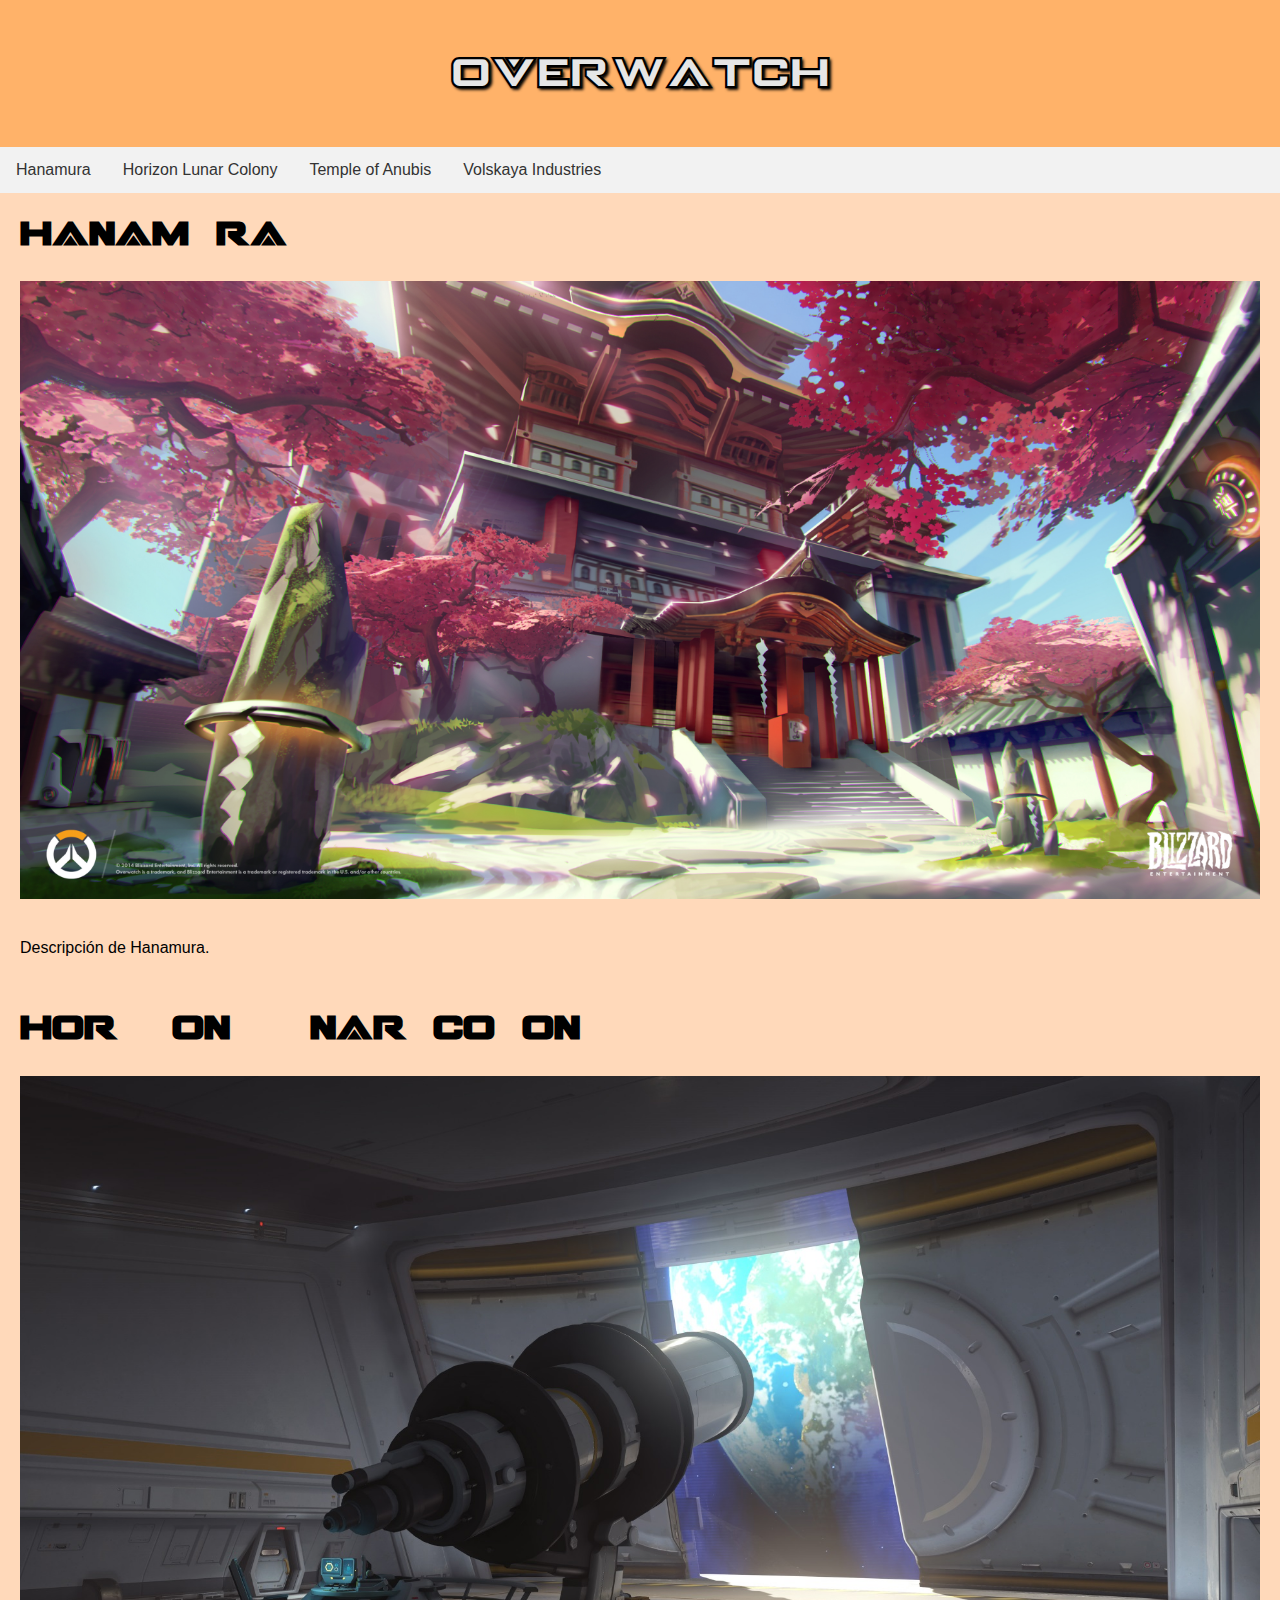
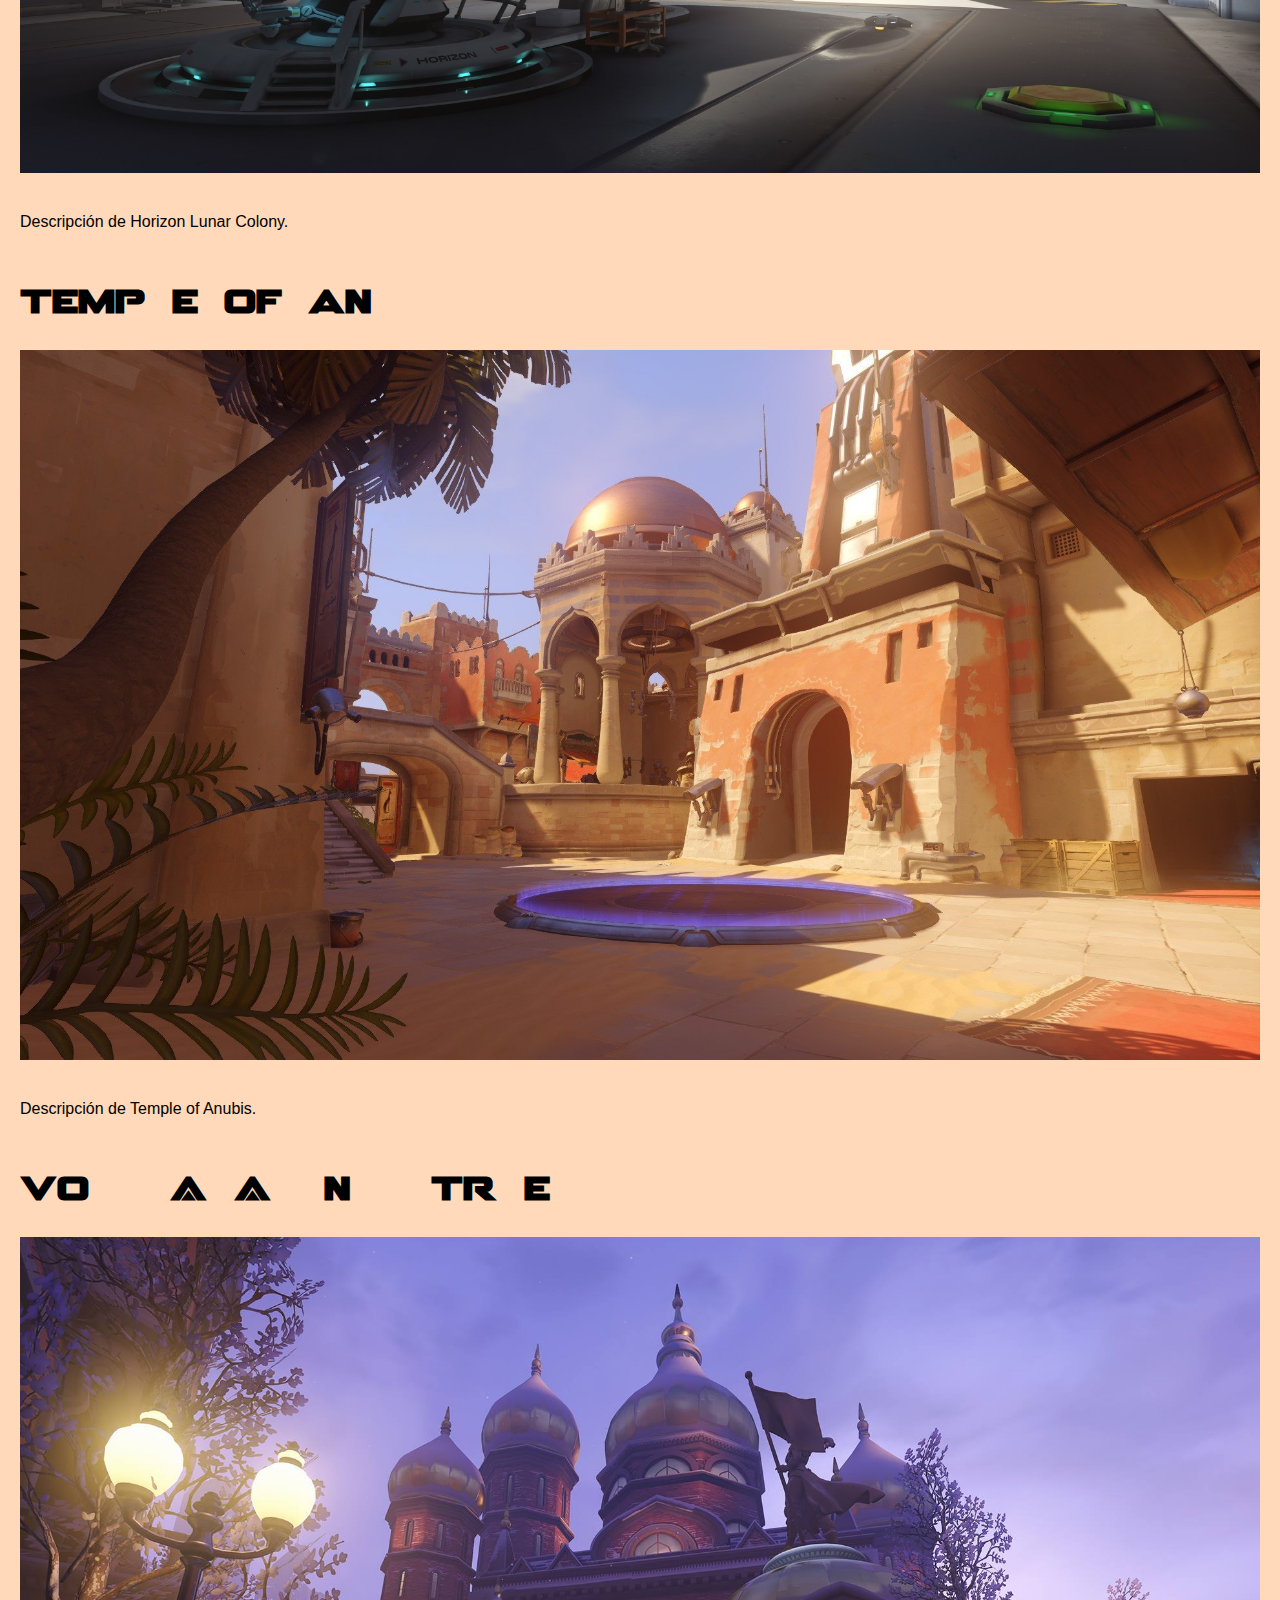
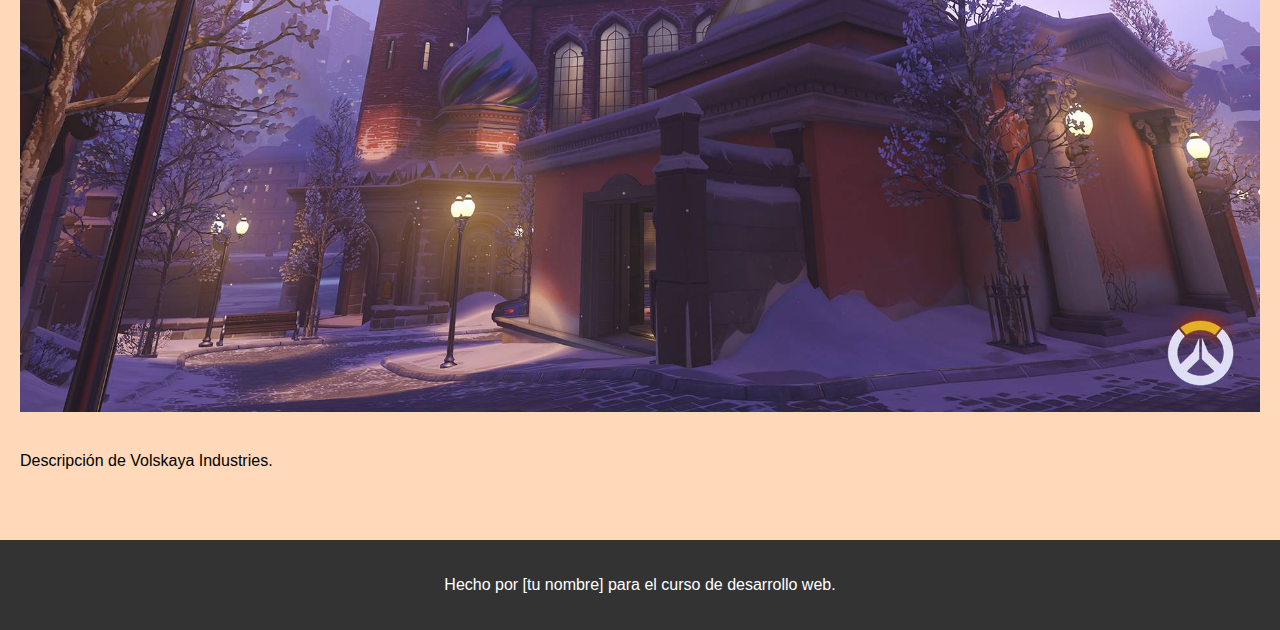
==== commit 7284ae0e: "cambios imagenes mapas" ====
--- a/mapas.html
+++ b/mapas.html
@@ -6,7 +6,7 @@
   </head>
   <body>
     <header>
-      <h1>Mapas de Overwatch</h1>
+      <h1 class="titulomapas">Overwatch</h1>
     </header>
     <nav>
       <ul>
@@ -17,24 +17,25 @@
       </ul>
     </nav>
     <main>
+
       <section id="hanamura">
-        <h2>Hanamura</h2>
-        <img src="hanamura.jpg" alt="Hanamura">
+        <h2 class="nombremapa">Hanamura</h2>
+        <img src="imagenes/hanamura.jpg" alt="Hanamura">
         <p>Descripción de Hanamura.</p>
       </section>
       <section id="horizon-lunar-colony">
-        <h2>Horizon Lunar Colony</h2>
-        <img src="horizon-lunar-colony.jpg" alt="Horizon Lunar Colony">
+        <h2 class="nombremapa">Horizon Lunar Colony</h2>
+        <img src="imagenes/horizon-lunar-colony.jpg" alt="Horizon Lunar Colony">
         <p>Descripción de Horizon Lunar Colony.</p>
       </section>
       <section id="temple-of-anubis">
-        <h2>Temple of Anubis</h2>
-        <img src="temple-of-anubis.jpg" alt="Temple of Anubis">
+        <h2 class="nombremapa">Temple of Anubis</h2>
+        <img src="imagenes/temple-of-anubis.jpg" alt="Temple of Anubis">
         <p>Descripción de Temple of Anubis.</p>
       </section>
       <section id="volskaya-industries">
-        <h2>Volskaya Industries</h2>
-        <img src="volskaya-industries.jpg" alt="Volskaya Industries">
+        <h2 class="nombremapa">Volskaya Industries</h2>
+        <img src="imagenes/volskaya.jpg" alt="Volskaya Industries">
         <p>Descripción de Volskaya Industries.</p>
       </section>
     </main>
--- a/mapas.css
+++ b/mapas.css
@@ -1,12 +1,36 @@
+@font-face {
+    font-family: "OVERWATCH";
+    src: url("FUENTES/OVERWATCH/OVERWATCH.ttf") format("truetype");
+}
+html{
+    background-color: #ffd9ba;
+}
 body {
     font-family: Arial, sans-serif;
     margin: 0;
   }
+.nombremapa{
+    font-family: "overwatch", "sans-serif";
+}
   
-  header {
-    background-color: #333;
+header {
+    background-color: #ffb269;
     color: #fff;
     padding: 20px;
+  }
+  .titulomapas{
+    font-family: "OVERWATCH", "sans-serif";
+    height: 20%;
+    text-align: center;
+    font-family: "OVERWATCH", sans-serif;
+    font-size: 40px;
+    text-shadow: 2px 2px 3px black;
+    color: rgb(230, 230, 230);
+    -webkit-text-stroke: 1px rgb(0, 0, 0);
+  }
+  .titulomapas:hover{
+        color: rgb(122, 255, 248);
+        transition: color 0.5s ease-in-out;     
   }
   
   nav ul {
@@ -57,4 +81,4 @@
     color: #fff;
     padding: 20px;
     text-align: center;
-  }+  }
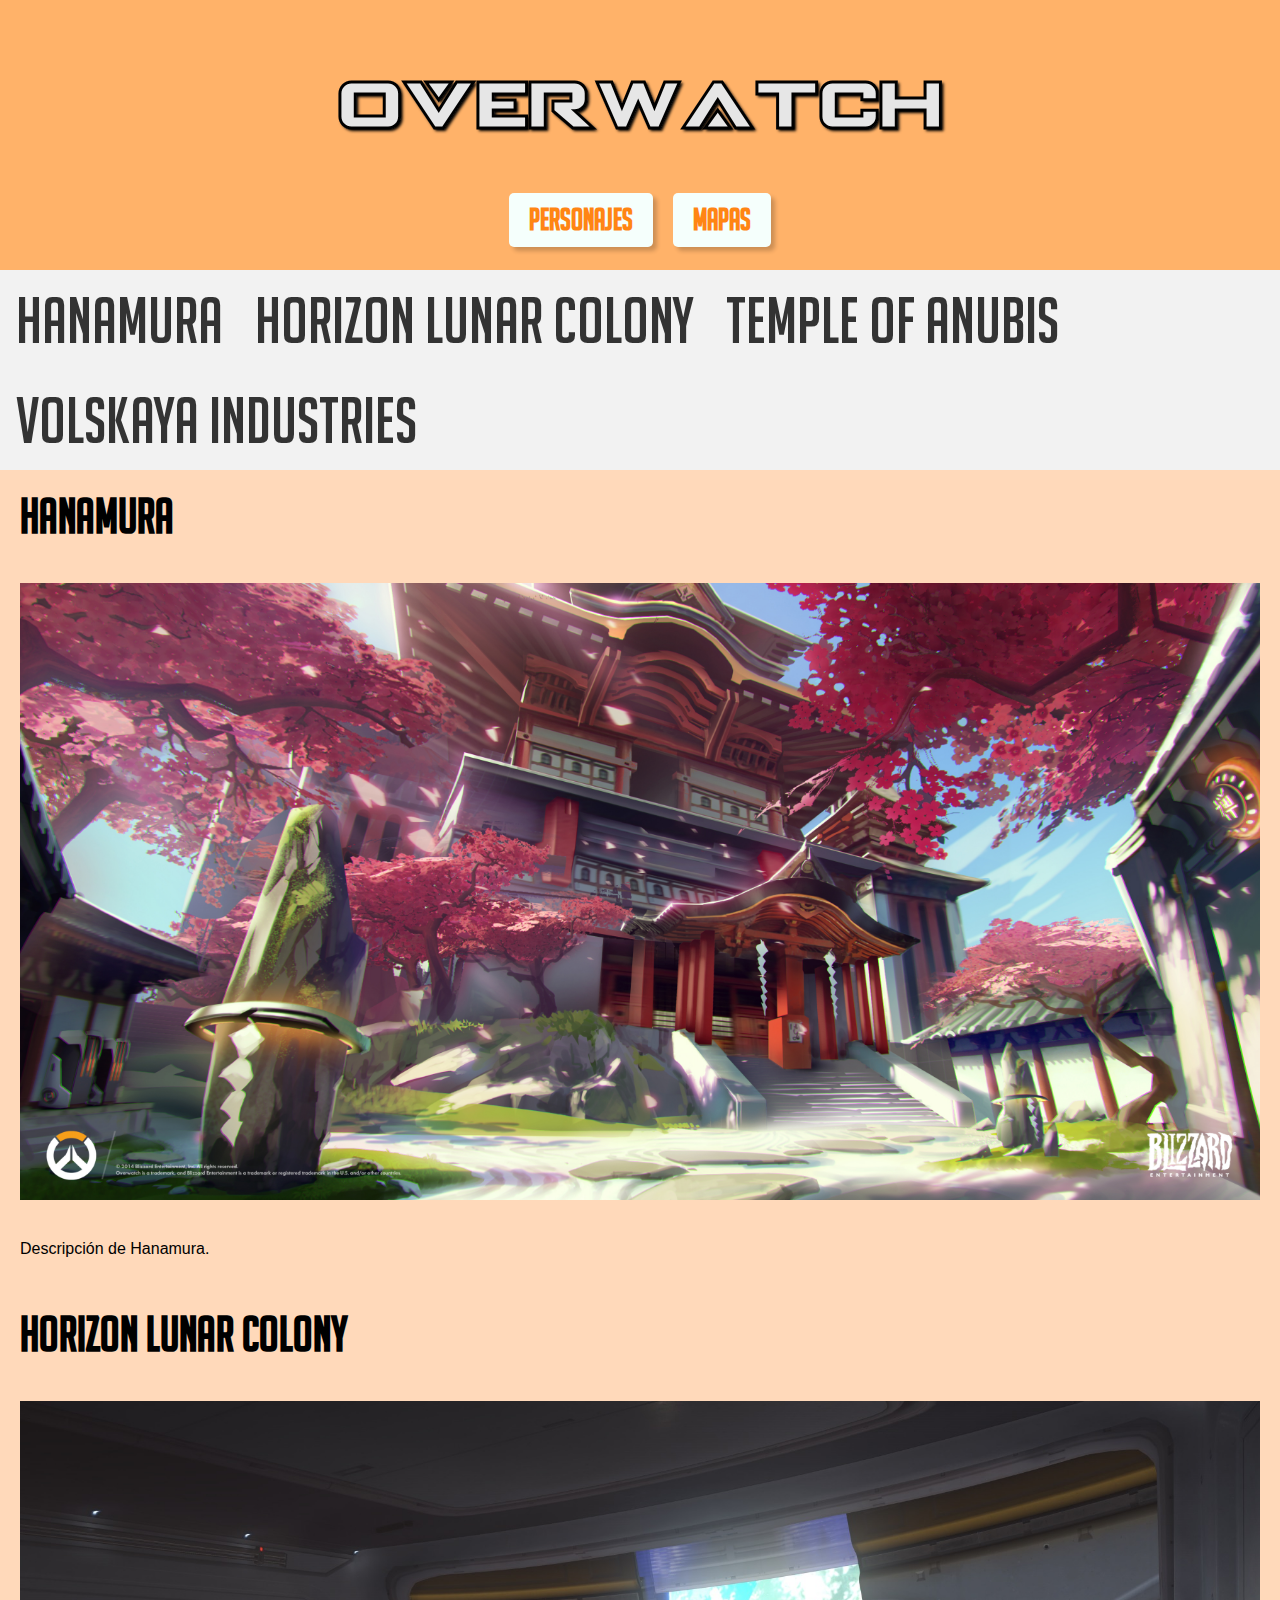
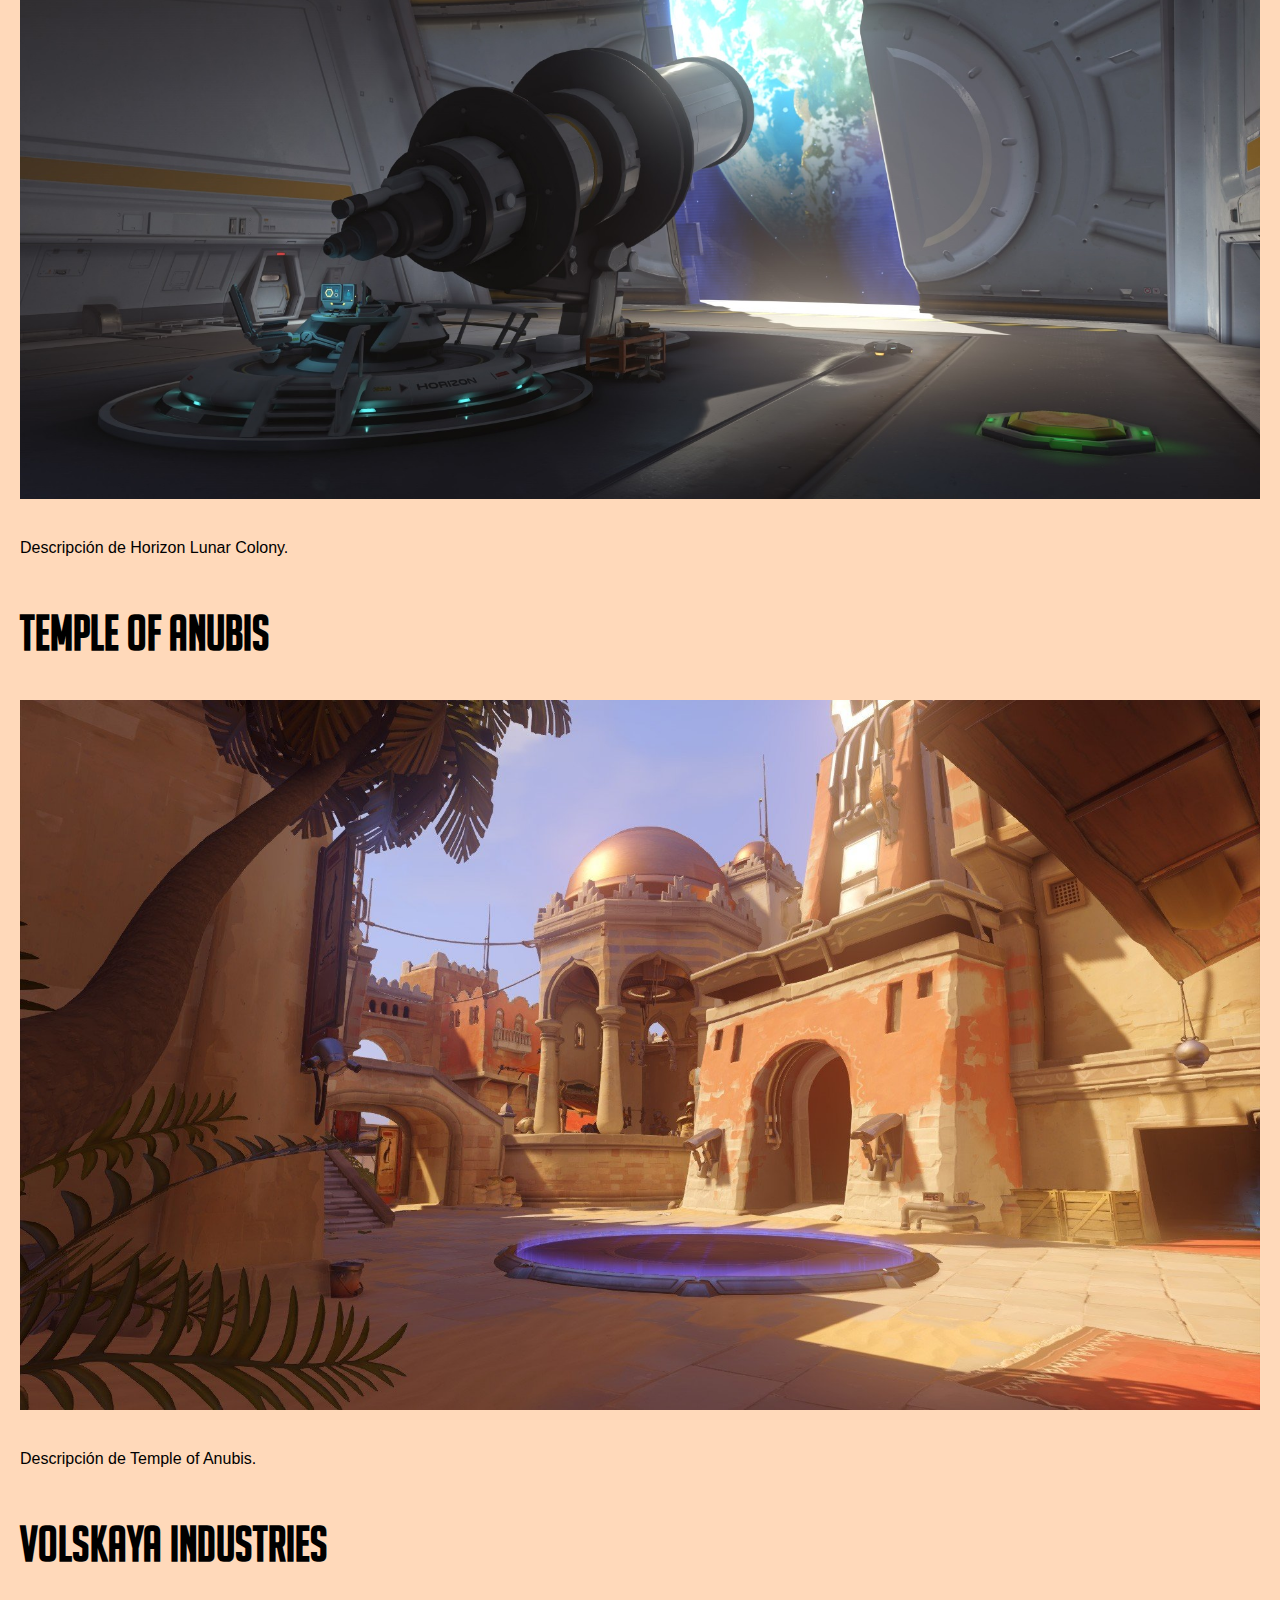
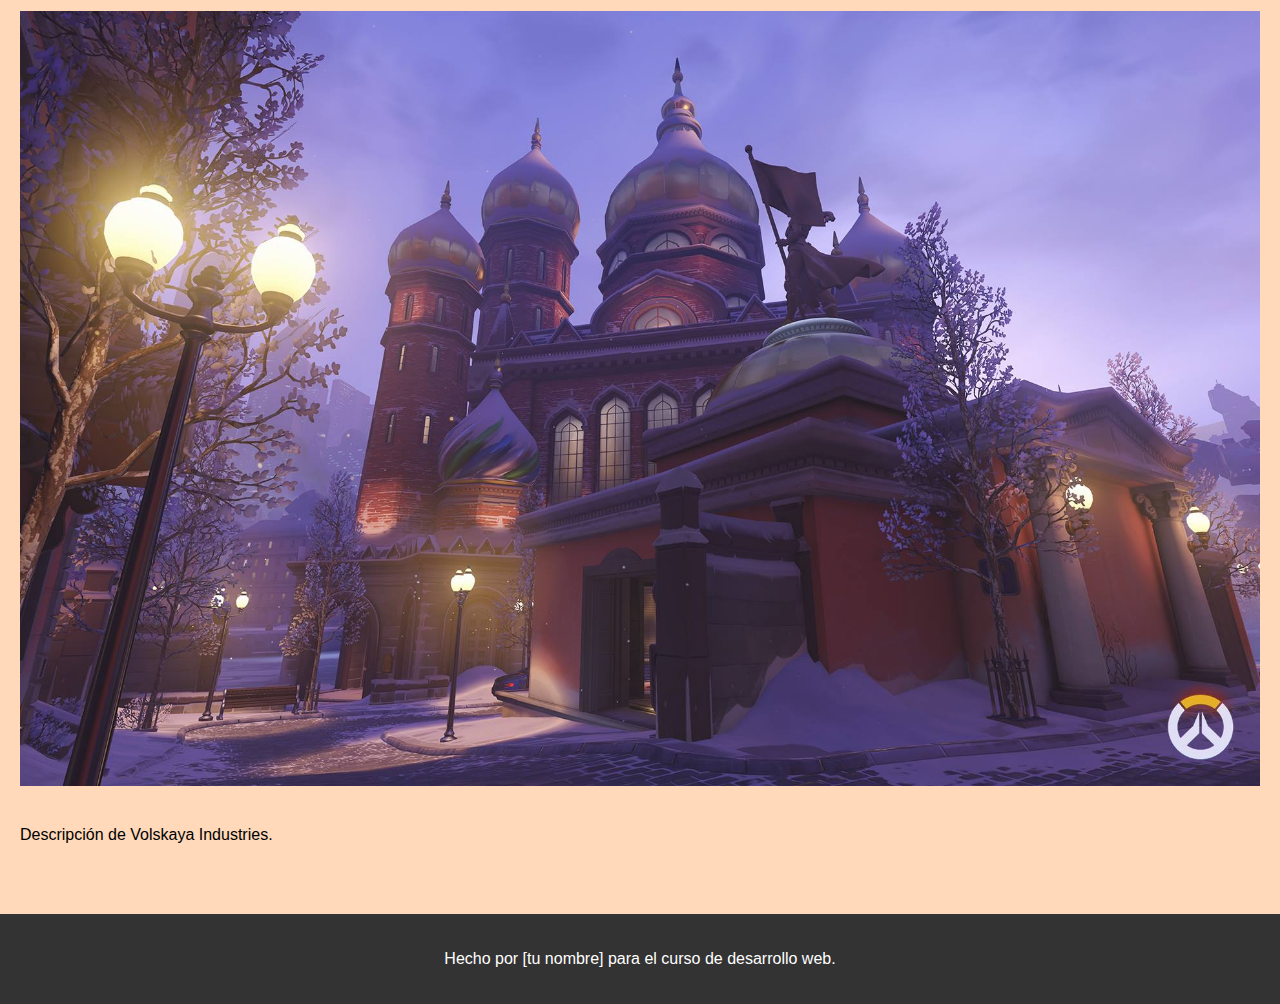
==== commit a51b7cba: "Mapas pulido" ====
--- a/mapas.html
+++ b/mapas.html
@@ -7,8 +7,13 @@
   <body>
     <header>
       <h1 class="titulomapas">Overwatch</h1>
+      <div class="botones">
+        <button><a href="personajes.html" style="text-decoration:none;"><span>Personajes</span></a></button>
+        <button><a href="mapas.html" style="text-decoration:none;"><span>Mapas</span></a></button>
+    </div>
     </header>
-    <nav>
+   
+    <nav class="navmapas">
       <ul>
         <li><a href="#hanamura">Hanamura</a></li>
         <li><a href="#horizon-lunar-colony">Horizon Lunar Colony</a></li>
@@ -16,6 +21,7 @@
         <li><a href="#volskaya-industries">Volskaya Industries</a></li>
       </ul>
     </nav>
+ 
     <main>
 
       <section id="hanamura">
--- a/mapas.css
+++ b/mapas.css
@@ -1,6 +1,10 @@
 @font-face {
     font-family: "OVERWATCH";
     src: url("FUENTES/OVERWATCH/OVERWATCH.ttf") format("truetype");
+}
+@font-face {
+    font-family: "overwatchmenu";
+    src: url("FUENTES/overwatchmenu/overwatchmenu2.ttf") format("truetype");
 }
 html{
     background-color: #ffd9ba;
@@ -8,9 +12,40 @@
 body {
     font-family: Arial, sans-serif;
     margin: 0;
+}
+.botones{
+    display: flex;
+    justify-content: center;
+    align-items: center;
+    height: 60px;
+    font-family: "overwatchmenu", "sans-serif";
+}
+a{
+    color: #ff8513;
+}
+button:hover {
+    transform: scale(1.1);
+  }
+button {
+    font-family: Arial, Helvetica, sans-serif;
+    display: inline-block;
+    background-color: rgb(245, 255, 252);
+    color: rgb(212, 145, 0);
+    border: none;
+    padding: 10px 20px;
+    font-size: 30px;
+    font-weight: bold;
+    text-align: center;
+    text-decoration: none;
+    margin: 10px;
+    border-radius: 5px;
+    box-shadow: 4px 4px 4px 0px rgba(0, 0, 0, 0.2);
+    font-family: "overwatchmenu", "sans-serif";
+    transition: transform 0.3s ease;
   }
 .nombremapa{
-    font-family: "overwatch", "sans-serif";
+    font-family: "overwatchmenu", "sans-serif";
+    font-size: 300%;
 }
   
 header {
@@ -20,10 +55,10 @@
   }
   .titulomapas{
     font-family: "OVERWATCH", "sans-serif";
+    font-size: 400%;
     height: 20%;
     text-align: center;
     font-family: "OVERWATCH", sans-serif;
-    font-size: 40px;
     text-shadow: 2px 2px 3px black;
     color: rgb(230, 230, 230);
     -webkit-text-stroke: 1px rgb(0, 0, 0);
@@ -32,7 +67,13 @@
         color: rgb(122, 255, 248);
         transition: color 0.5s ease-in-out;     
   }
-  
+  .navmapas{
+    font-family: "overwatchmenu", "sans-serif";
+    font-size: 400%;
+    text-align: center;
+    align-items: center;
+    align-content: center;
+  }
   nav ul {
     list-style-type: none;
     margin: 0;
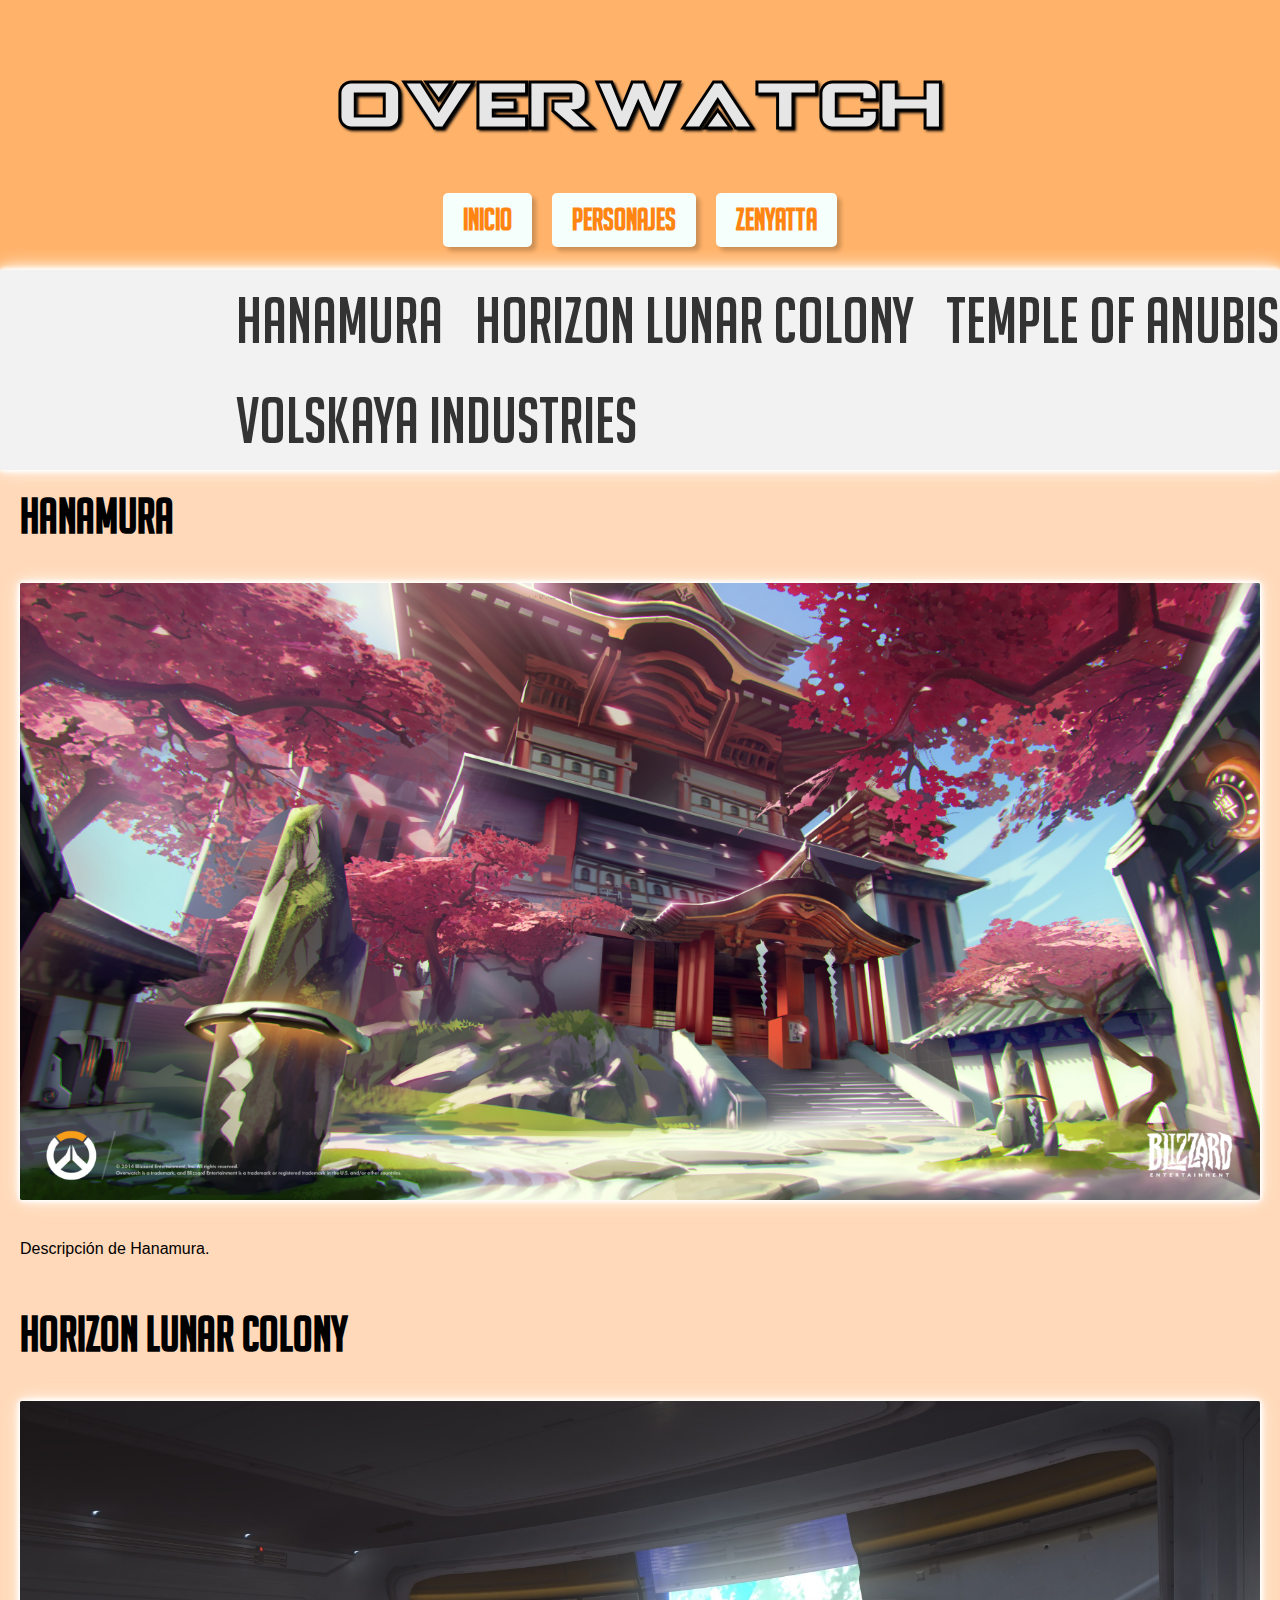
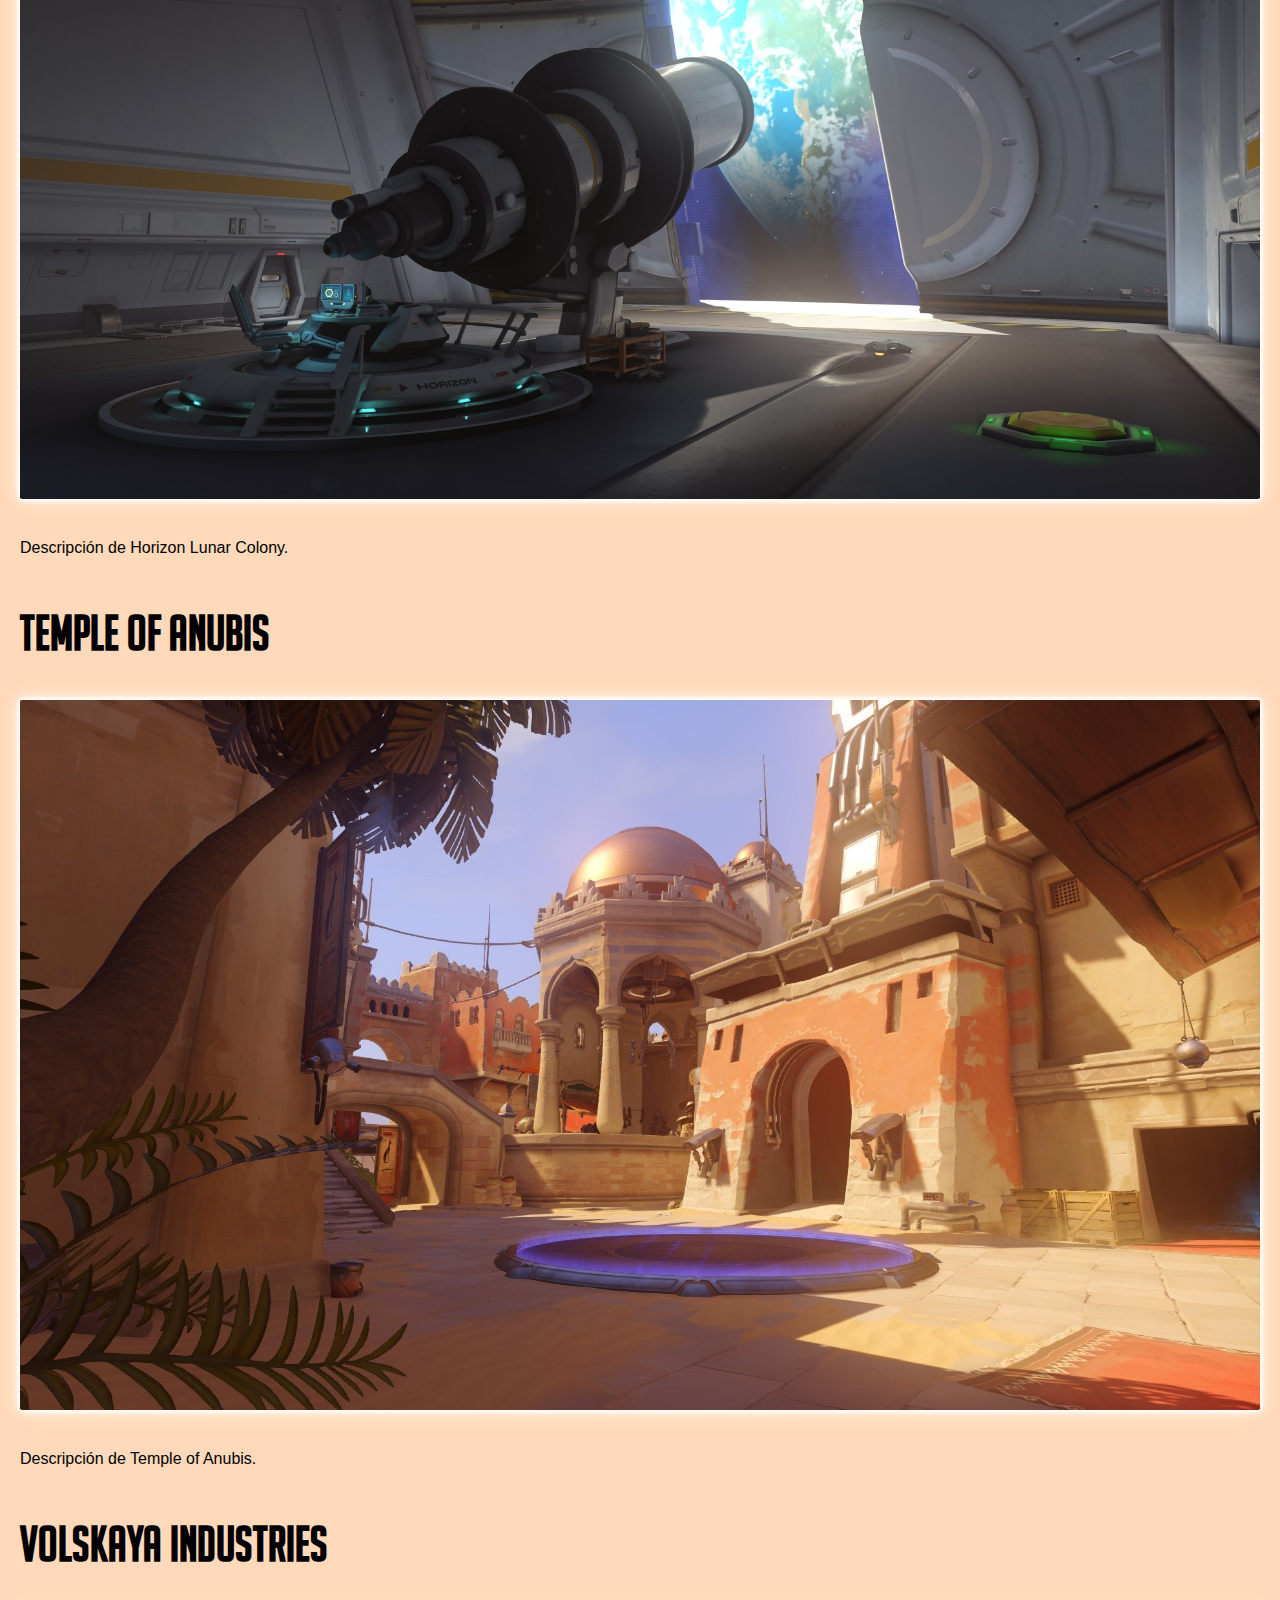
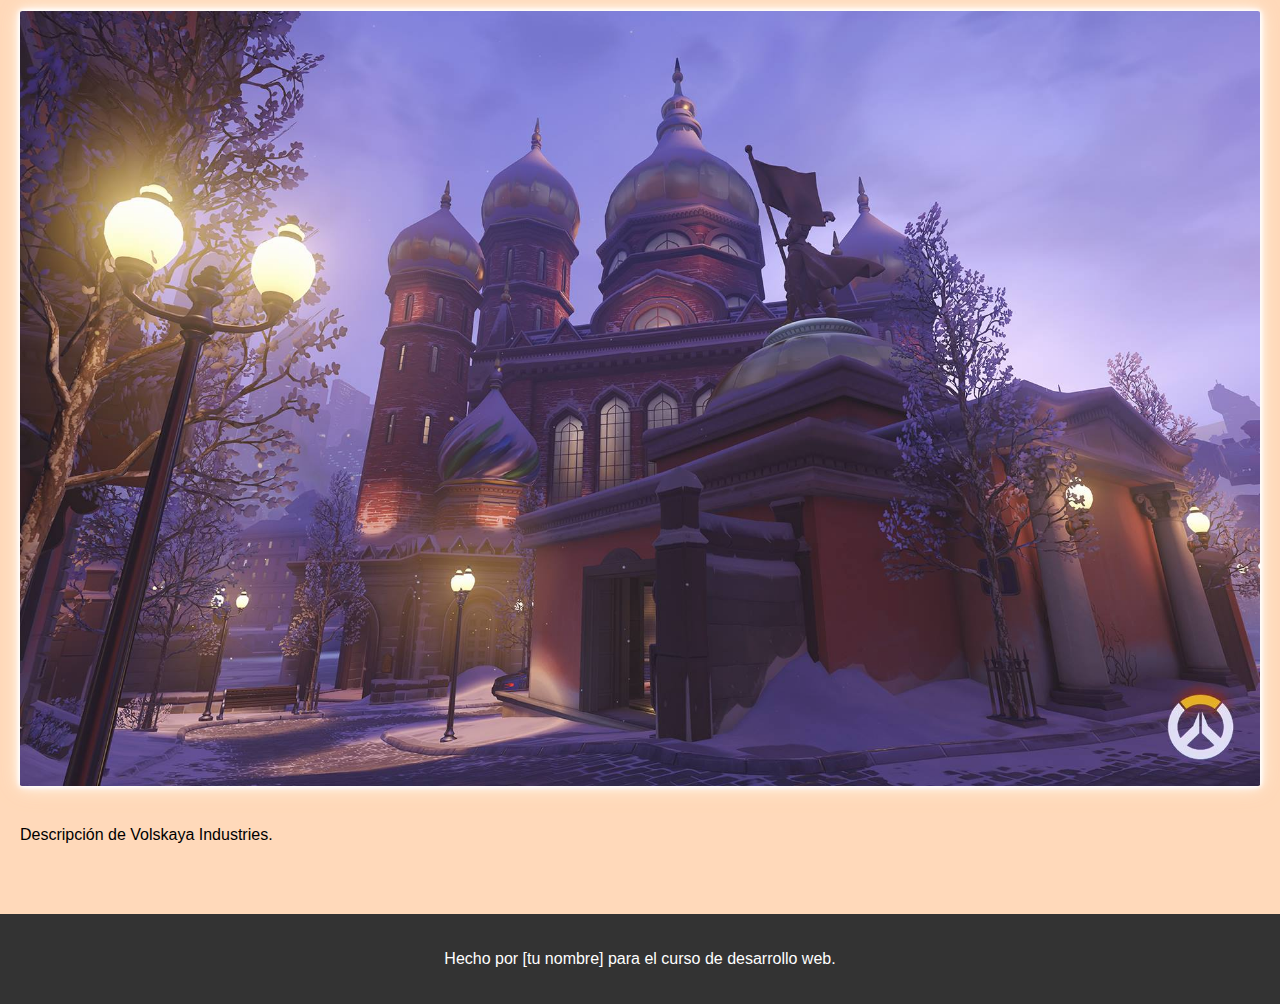
==== commit 128d18fe: "Mas pulido de mapas" ====
--- a/mapas.html
+++ b/mapas.html
@@ -8,17 +8,18 @@
     <header>
       <h1 class="titulomapas">Overwatch</h1>
       <div class="botones">
+        <button><a href="index.html" style="text-decoration:none;"><span>Inicio</span></a></button>
         <button><a href="personajes.html" style="text-decoration:none;"><span>Personajes</span></a></button>
-        <button><a href="mapas.html" style="text-decoration:none;"><span>Mapas</span></a></button>
+        <button><a href="zennyatta.html" style="text-decoration:none;"><span>Zenyatta</span></a></button>
     </div>
     </header>
    
     <nav class="navmapas">
       <ul>
-        <li><a href="#hanamura">Hanamura</a></li>
-        <li><a href="#horizon-lunar-colony">Horizon Lunar Colony</a></li>
-        <li><a href="#temple-of-anubis">Temple of Anubis</a></li>
-        <li><a href="#volskaya-industries">Volskaya Industries</a></li>
+        <li class="textonav"><a href="#hanamura">Hanamura</a></li>
+        <li class="textonav"><a href="#horizon-lunar-colony">Horizon Lunar Colony</a></li>
+        <li class="textonav"><a href="#temple-of-anubis">Temple of Anubis</a></li>
+        <li class="textonav"><a href="#volskaya-industries">Volskaya Industries</a></li>
       </ul>
     </nav>
  
--- a/mapas.css
+++ b/mapas.css
@@ -67,12 +67,26 @@
         color: rgb(122, 255, 248);
         transition: color 0.5s ease-in-out;     
   }
+.textonav{
+    position: relative;
+    left: 220px;
+    display: flex;
+}
   .navmapas{
     font-family: "overwatchmenu", "sans-serif";
     font-size: 400%;
     text-align: center;
     align-items: center;
     align-content: center;
+    border-radius: 0.2%;
+    box-shadow: 20px solid black;
+    box-shadow:
+    0 0 5px #fff,
+    0 0 5px #fff, 
+    0 0 10px #fff, 
+    0 0 20px rgb(255, 255, 255), 
+    0 0 25px rgb(255, 215, 169), 
+    inset 0 0 10px rgba(255,255,255,0.3);
   }
   nav ul {
     list-style-type: none;
@@ -123,3 +137,14 @@
     padding: 20px;
     text-align: center;
   }
+  img{
+    border-radius: 0.2%;
+    box-shadow: 20px solid black;
+    box-shadow:
+    0 0 5px #fff,
+    0 0 5px #fff, 
+    0 0 10px #fff, 
+    0 0 20px rgb(255, 255, 255), 
+    0 0 25px rgb(255, 213, 164), 
+    inset 0 0 10px rgba(255,255,255,0.3);
+  }
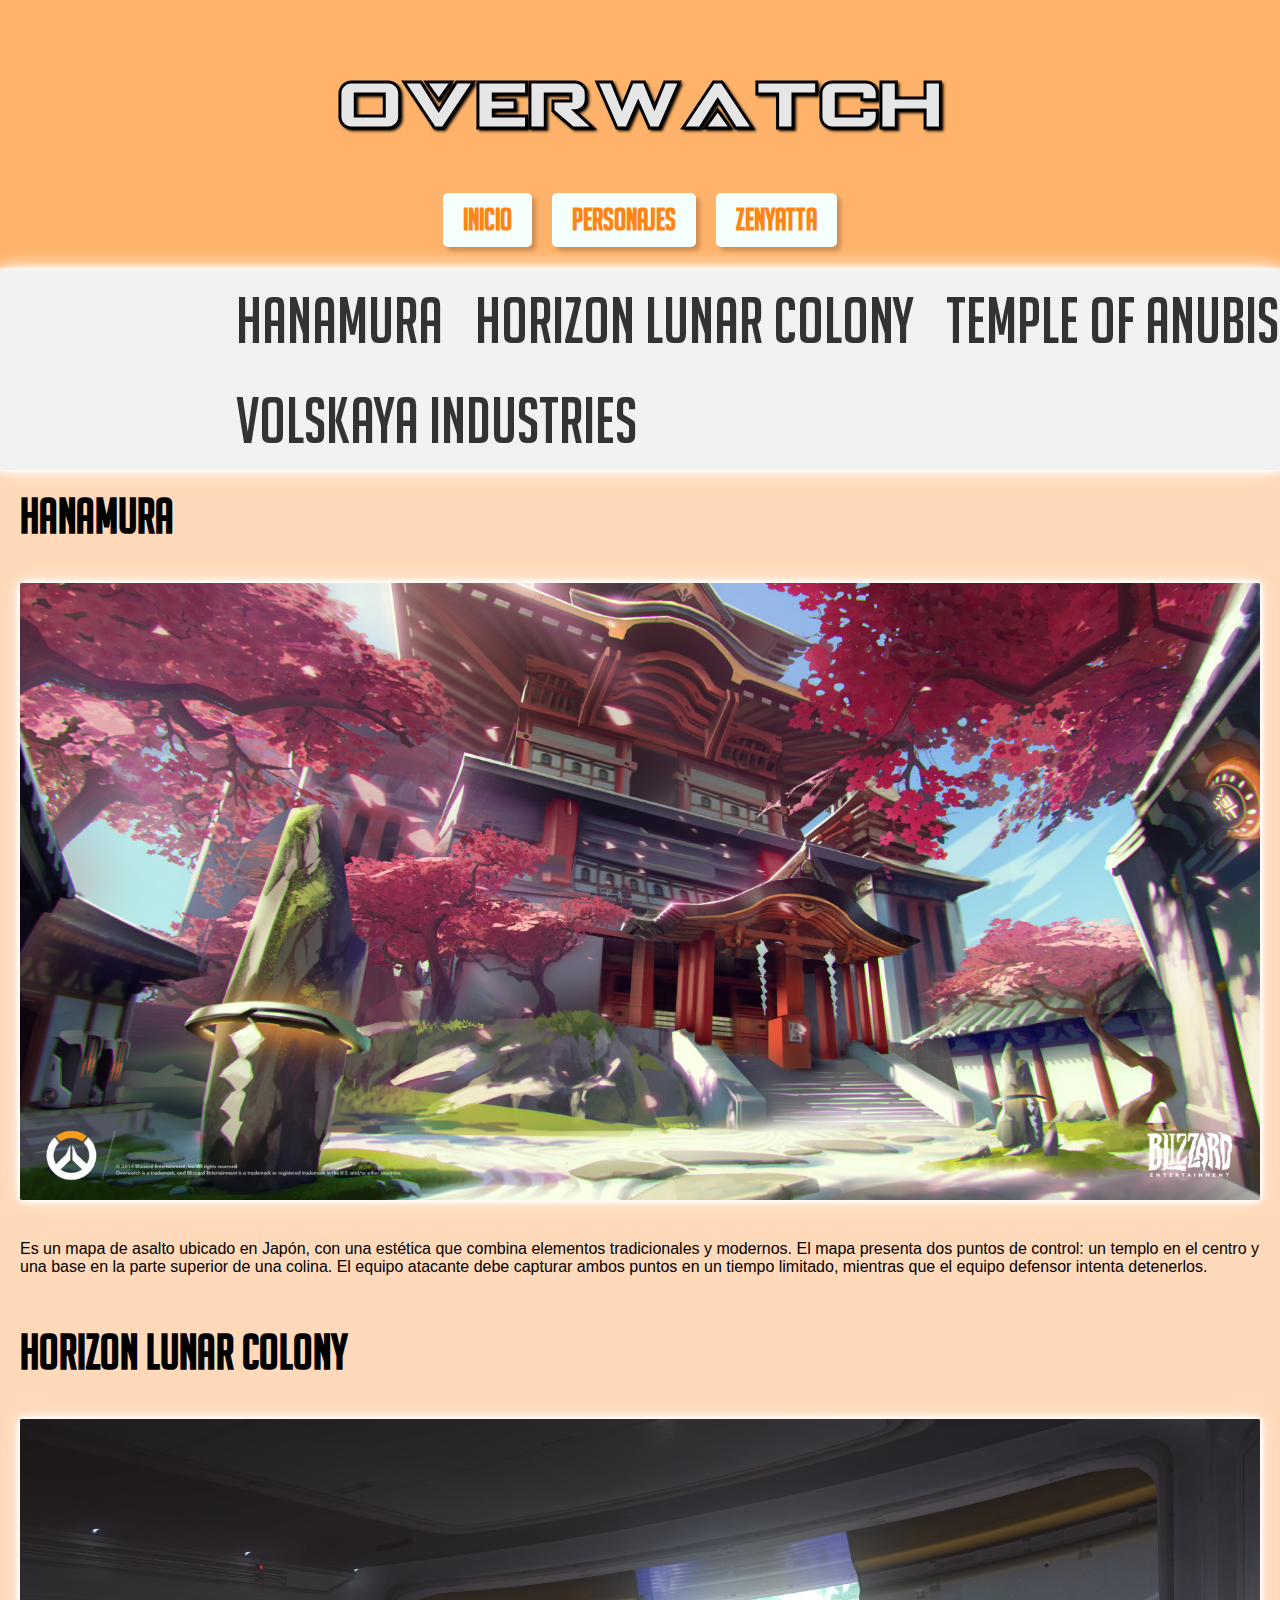
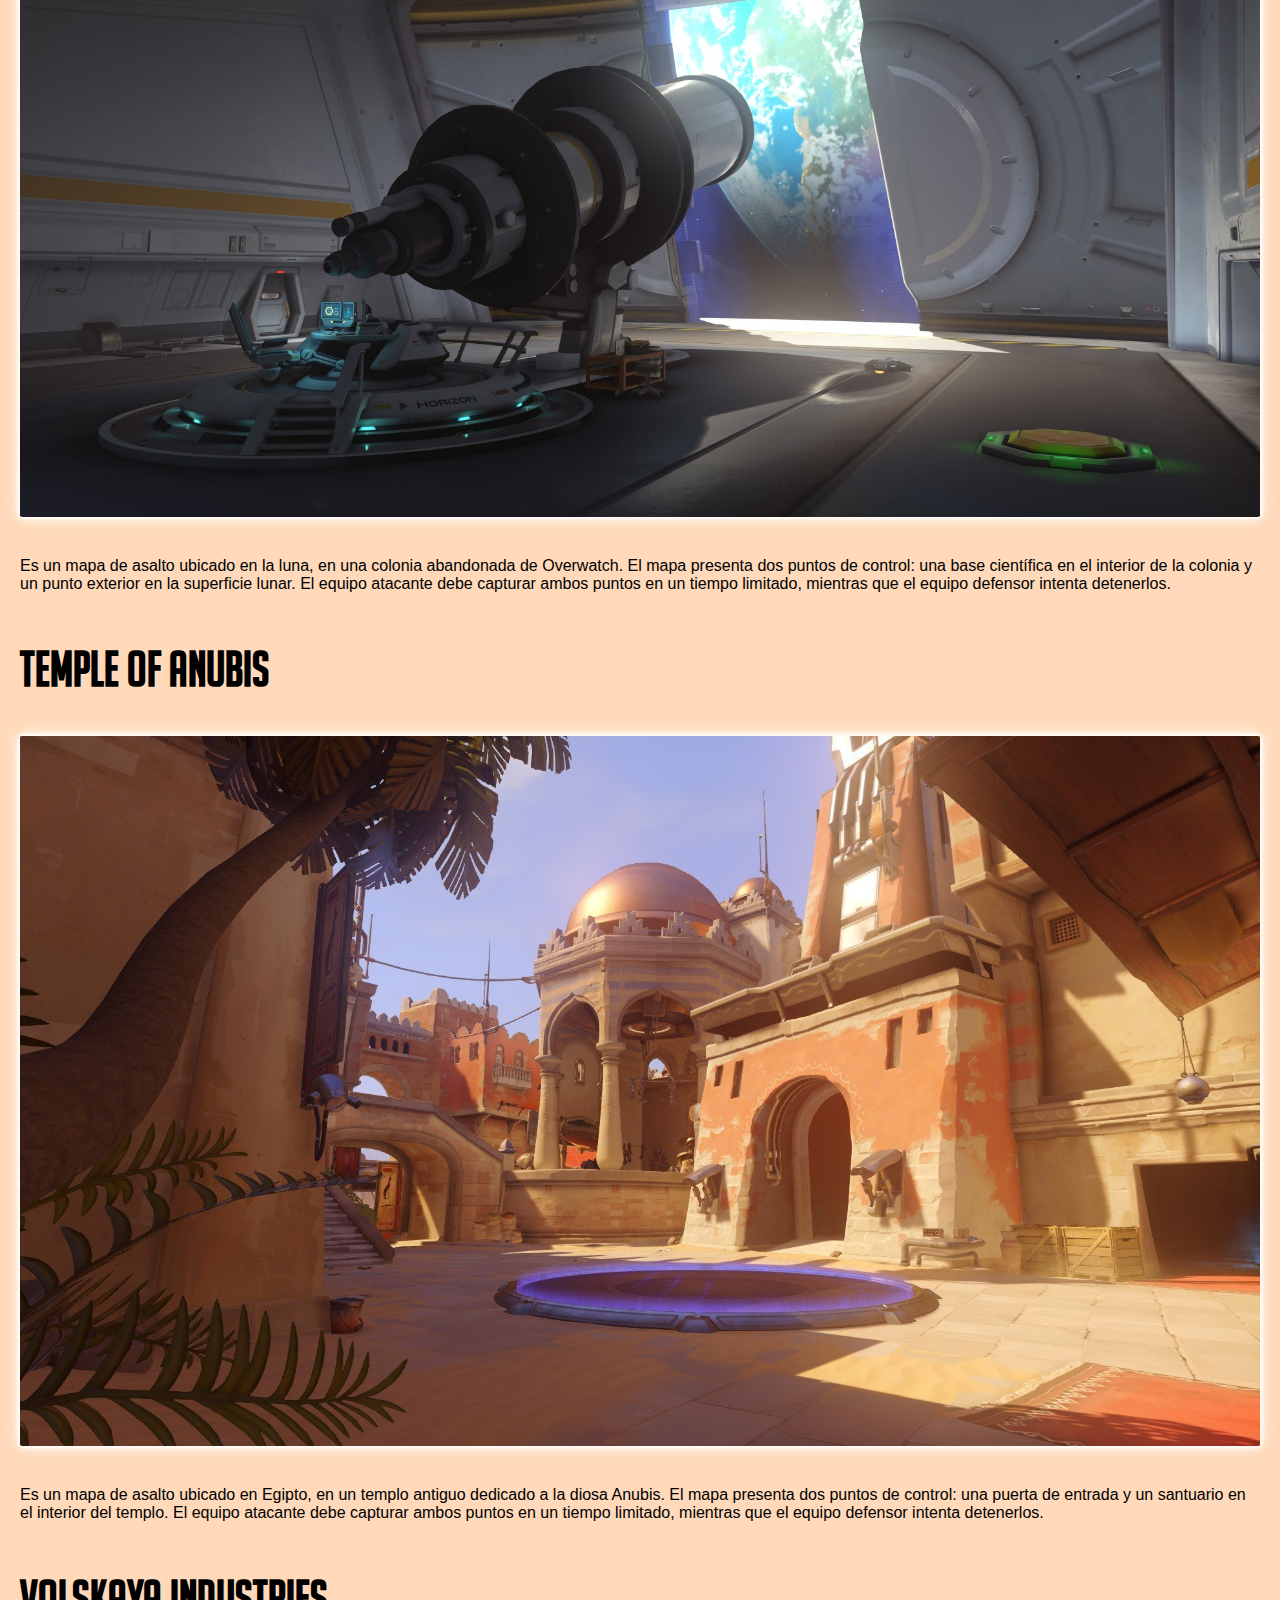
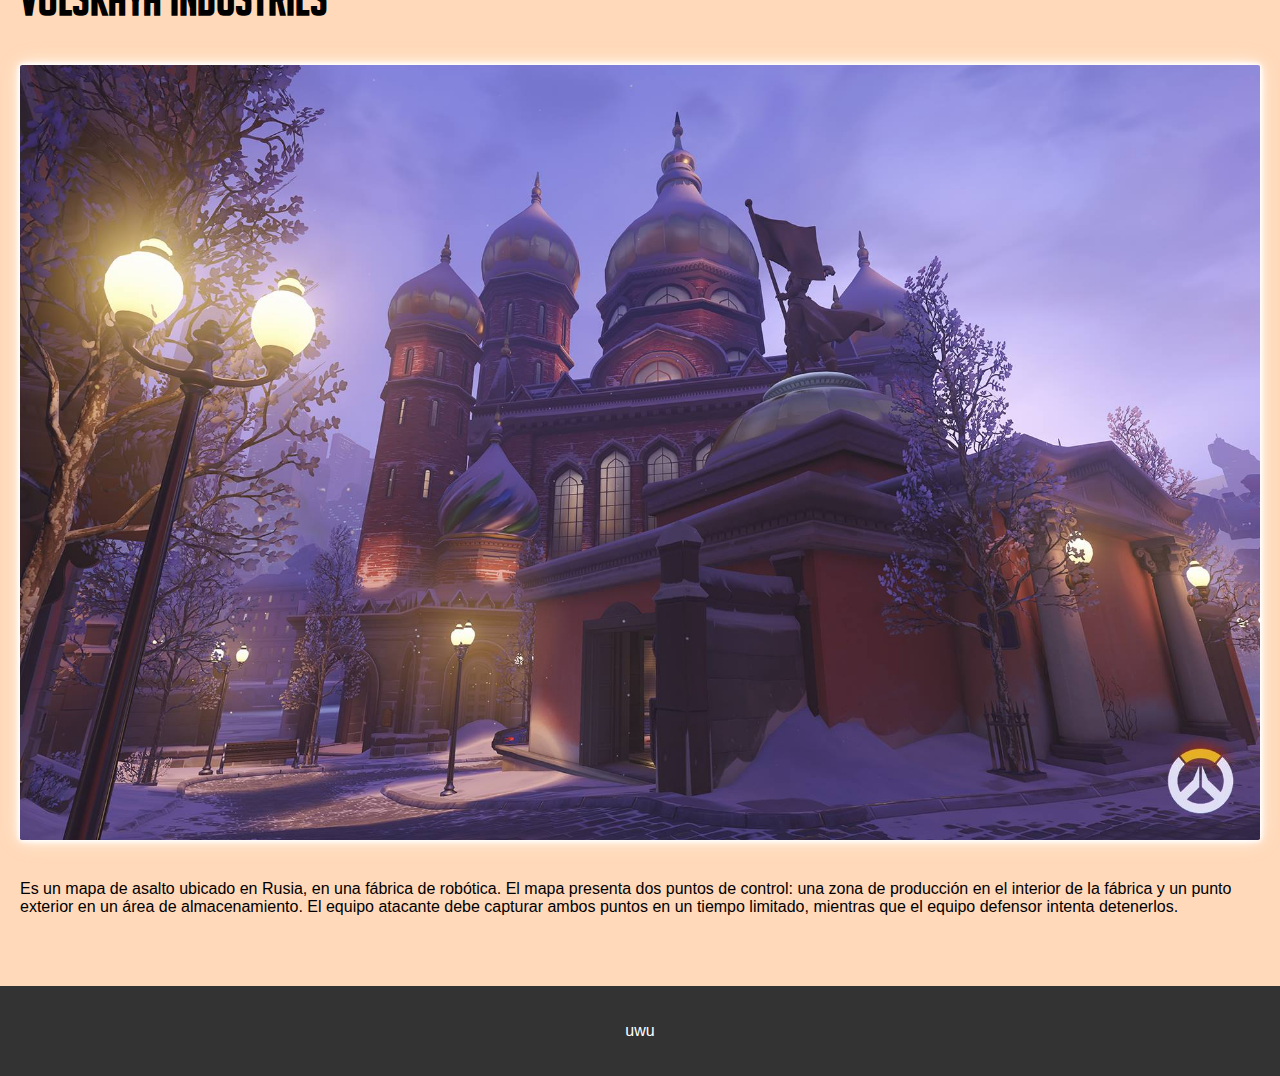
==== commit 27e9b1b9: "descripciones mapas" ====
--- a/mapas.html
+++ b/mapas.html
@@ -28,26 +28,26 @@
       <section id="hanamura">
         <h2 class="nombremapa">Hanamura</h2>
         <img src="imagenes/hanamura.jpg" alt="Hanamura">
-        <p>Descripción de Hanamura.</p>
+        <p>Es un mapa de asalto ubicado en Japón, con una estética que combina elementos tradicionales y modernos. El mapa presenta dos puntos de control: un templo en el centro y una base en la parte superior de una colina. El equipo atacante debe capturar ambos puntos en un tiempo limitado, mientras que el equipo defensor intenta detenerlos.</p>
       </section>
       <section id="horizon-lunar-colony">
         <h2 class="nombremapa">Horizon Lunar Colony</h2>
         <img src="imagenes/horizon-lunar-colony.jpg" alt="Horizon Lunar Colony">
-        <p>Descripción de Horizon Lunar Colony.</p>
+        <p>Es un mapa de asalto ubicado en la luna, en una colonia abandonada de Overwatch. El mapa presenta dos puntos de control: una base científica en el interior de la colonia y un punto exterior en la superficie lunar. El equipo atacante debe capturar ambos puntos en un tiempo limitado, mientras que el equipo defensor intenta detenerlos.</p>
       </section>
       <section id="temple-of-anubis">
         <h2 class="nombremapa">Temple of Anubis</h2>
         <img src="imagenes/temple-of-anubis.jpg" alt="Temple of Anubis">
-        <p>Descripción de Temple of Anubis.</p>
+        <p>Es un mapa de asalto ubicado en Egipto, en un templo antiguo dedicado a la diosa Anubis. El mapa presenta dos puntos de control: una puerta de entrada y un santuario en el interior del templo. El equipo atacante debe capturar ambos puntos en un tiempo limitado, mientras que el equipo defensor intenta detenerlos.</p>
       </section>
       <section id="volskaya-industries">
         <h2 class="nombremapa">Volskaya Industries</h2>
         <img src="imagenes/volskaya.jpg" alt="Volskaya Industries">
-        <p>Descripción de Volskaya Industries.</p>
+        <p>Es un mapa de asalto ubicado en Rusia, en una fábrica de robótica. El mapa presenta dos puntos de control: una zona de producción en el interior de la fábrica y un punto exterior en un área de almacenamiento. El equipo atacante debe capturar ambos puntos en un tiempo limitado, mientras que el equipo defensor intenta detenerlos.</p>
       </section>
     </main>
     <footer>
-      <p>Hecho por [tu nombre] para el curso de desarrollo web.</p>
+      <p>uwu</p>
     </footer>
   </body>
 </html>